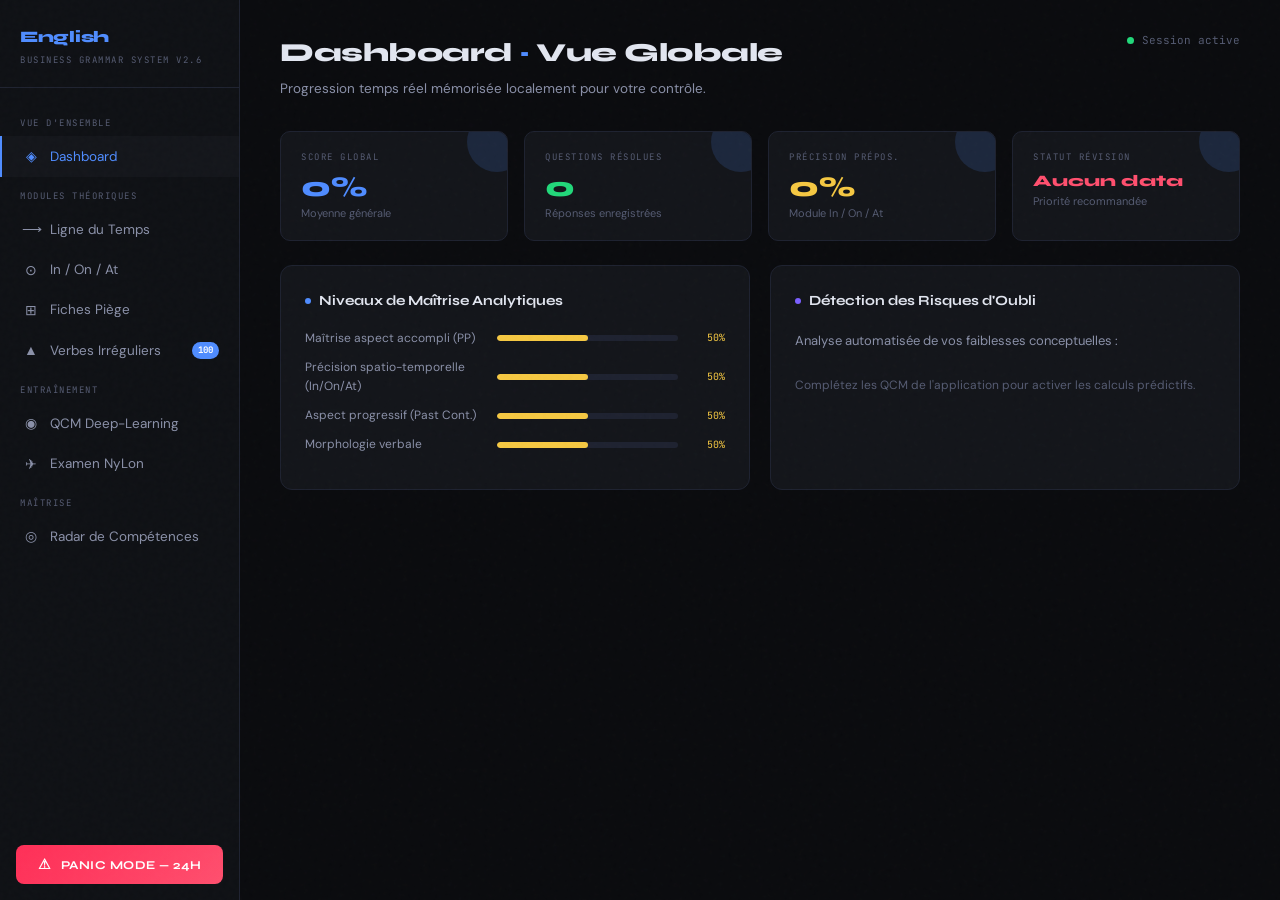
==== english/index.html @ 6a481c18 "Ajout temporaire pour révison d'anglais" ====
<!DOCTYPE html>
<html lang="fr">
<head>
<meta charset="UTF-8">
<meta name="viewport" content="width=device-width, initial-scale=1.0">
<title>English — Business Grammar Mastery</title>
<link href="https://fonts.googleapis.com/css2?family=JetBrains+Mono:wght@300;400;500;600;700&family=Syne:wght@400;600;700;800&family=DM+Sans:ital,wght@0,300;0,400;0,500;1,300&display=swap" rel="stylesheet">
<style>
  :root {
    --bg: #0a0b0e;
    --bg2: #0e1014;
    --bg3: #13151a;
    --bg4: #1a1d24;
    --border: #1e2230;
    --border2: #252a38;
    --text: #e2e6f0;
    --text2: #8a90a8;
    --text3: #555b72;
    --accent: #4f8cff;
    --accent2: #7b5fff;
    --green: #22d87a;
    --red: #ff4f6e;
    --yellow: #f5c842;
    --orange: #ff8c42;
    --teal: #2adab1;
    --glow: rgba(79,140,255,0.15);
  }

  *, *::before, *::after { box-sizing: border-box; margin: 0; padding: 0; }

  html { scroll-behavior: smooth; }

  body {
    background: var(--bg);
    color: var(--text);
    font-family: 'DM Sans', sans-serif;
    font-size: 15px;
    line-height: 1.6;
    min-height: 100vh;
    overflow-x: hidden;
  }

  body::before {
    content: '';
    position: fixed;
    inset: 0;
    background-image: url("data:image/svg+xml,%3Csvg viewBox='0 0 200 200' xmlns='http://www.w3.org/2000/svg'%3E%3Cfilter id='n'%3E%3CfeTurbulence type='fractalNoise' baseFrequency='0.9' numOctaves='4' stitchTiles='stitch'/%3E%3C/filter%3E%3Crect width='100%25' height='100%25' filter='url(%23n)' opacity='0.04'/%3E%3C/svg%3E");
    pointer-events: none;
    z-index: 1000;
    opacity: 0.5;
  }

  ::-webkit-scrollbar { width: 4px; }
  ::-webkit-scrollbar-track { background: var(--bg2); }
  ::-webkit-scrollbar-thumb { background: var(--border2); border-radius: 2px; }

  .app { display: flex; min-height: 100vh; }

  .sidebar {
    width: 240px;
    min-height: 100vh;
    background: var(--bg2);
    border-right: 1px solid var(--border);
    display: flex;
    flex-direction: column;
    position: fixed;
    top: 0; left: 0;
    z-index: 100;
    transition: transform 0.3s;
  }

  .logo { padding: 24px 20px 20px; border-bottom: 1px solid var(--border); }
  .logo-title { font-family: 'Syne', sans-serif; font-weight: 800; font-size: 16px; color: var(--text); letter-spacing: -0.3px; }
  .logo-title span { color: var(--accent); }
  .logo-sub { font-family: 'JetBrains Mono', monospace; font-size: 9px; color: var(--text3); margin-top: 3px; text-transform: uppercase; letter-spacing: 1.5px; }

  .nav { flex: 1; padding: 16px 0; }
  .nav-section { font-family: 'JetBrains Mono', monospace; font-size: 9px; text-transform: uppercase; letter-spacing: 1.5px; color: var(--text3); padding: 12px 20px 6px; }
  .nav-item { display: flex; align-items: center; gap: 10px; padding: 9px 20px; cursor: pointer; transition: all 0.15s; border-left: 2px solid transparent; color: var(--text2); font-size: 13.5px; }
  .nav-item:hover { background: var(--bg3); color: var(--text); }
  .nav-item.active { background: var(--bg3); color: var(--accent); border-left-color: var(--accent); }
  .nav-item .icon { font-size: 14px; width: 18px; text-align: center; }
  .nav-badge { margin-left: auto; background: var(--accent); color: #fff; font-size: 9px; font-family: 'JetBrains Mono', monospace; padding: 1px 6px; border-radius: 10px; font-weight: 700; }

  .panic-btn { margin: 16px; padding: 11px 16px; background: linear-gradient(135deg, #ff1744, #ff4f6e); border: none; border-radius: 8px; color: #fff; font-family: 'Syne', sans-serif; font-weight: 700; font-size: 12px; cursor: pointer; text-transform: uppercase; letter-spacing: 0.5px; transition: all 0.2s; position: relative; overflow: hidden; }
  .panic-btn::before { content: ''; position: absolute; inset: 0; background: linear-gradient(135deg, rgba(255,255,255,0.1), transparent); }
  .panic-btn:hover { transform: translateY(-1px); box-shadow: 0 6px 20px rgba(255,79,110,0.4); }
  .panic-btn .p-icon { font-size: 14px; margin-right: 6px; }

  .main { margin-left: 240px; flex: 1; min-height: 100vh; }
  .page { display: none; padding: 32px 40px; }
  .page.active { display: block; }

  .page-header { margin-bottom: 32px; display: flex; align-items: flex-start; justify-content: space-between; }
  .page-title { font-family: 'Syne', sans-serif; font-weight: 800; font-size: 26px; letter-spacing: -0.5px; color: var(--text); }
  .page-title span { color: var(--accent); }
  .page-desc { color: var(--text2); font-size: 13.5px; margin-top: 4px; }

  .card { background: var(--bg3); border: 1px solid var(--border); border-radius: 12px; padding: 24px; transition: border-color 0.2s; }
  .card:hover { border-color: var(--border2); }
  .card-title { font-family: 'Syne', sans-serif; font-weight: 700; font-size: 14px; color: var(--text); margin-bottom: 16px; display: flex; align-items: center; gap: 8px; }
  .card-title .dot { width: 6px; height: 6px; border-radius: 50%; background: var(--accent); }

  .grid-2 { display: grid; grid-template-columns: 1fr 1fr; gap: 20px; }
  
  .stats-row { display: grid; grid-template-columns: repeat(4, 1fr); gap: 16px; margin-bottom: 24px; }
  .stat-card { background: var(--bg3); border: 1px solid var(--border); border-radius: 10px; padding: 18px 20px; position: relative; overflow: hidden; }
  .stat-card::after { content: ''; position: absolute; top: 0; right: 0; width: 60px; height: 60px; border-radius: 50%; background: var(--glow); transform: translate(20px, -20px); }
  .stat-label { font-family: 'JetBrains Mono', monospace; font-size: 9px; text-transform: uppercase; letter-spacing: 1.5px; color: var(--text3); margin-bottom: 8px; }
  .stat-value { font-family: 'Syne', sans-serif; font-weight: 800; font-size: 28px; color: var(--text); line-height: 1; }
  .stat-value.green { color: var(--green); }
  .stat-value.blue { color: var(--accent); }
  .stat-value.yellow { color: var(--yellow); }
  .stat-value.red { color: var(--red); }
  .stat-sub { font-size: 11px; color: var(--text3); margin-top: 4px; }

  .timeline-axis { height: 3px; background: linear-gradient(90deg, var(--bg4), var(--border2), var(--bg4)); border-radius: 2px; position: relative; margin: 40px 16px; }
  .tl-label-row { display: flex; justify-content: space-between; padding: 0 16px; margin-bottom: 8px; }
  .tl-label { font-family: 'JetBrains Mono', monospace; font-size: 9px; text-transform: uppercase; letter-spacing: 1px; color: var(--text3); }
  .tl-events { display: flex; position: relative; padding: 0 16px; }
  .tl-event { flex: 1; text-align: center; position: relative; cursor: pointer; transition: all 0.2s; }
  .tl-event-dot { width: 12px; height: 12px; border-radius: 50%; border: 2px solid var(--border2); background: var(--bg3); margin: 0 auto 8px; transition: all 0.2s; position: relative; top: -6px; }
  .tl-event:hover .tl-event-dot, .tl-event.selected .tl-event-dot { border-color: var(--accent); background: var(--accent); box-shadow: 0 0 12px var(--accent); }
  .tl-event-label { font-family: 'JetBrains Mono', monospace; font-size: 10px; color: var(--text3); transition: color 0.2s; margin-bottom: 4px; }
  .tl-event.selected .tl-event-label { color: var(--accent); }
  .tl-event-name { font-size: 12px; color: var(--text2); font-weight: 500; }
  .tl-event.selected .tl-event-name { color: var(--text); }

  .tl-detail { margin-top: 24px; background: var(--bg4); border: 1px solid var(--border); border-radius: 10px; padding: 20px; animation: fadeIn 0.3s ease; }
  .tl-detail-tense { font-family: 'Syne', sans-serif; font-weight: 800; font-size: 18px; color: var(--accent); margin-bottom: 4px; }
  .tl-detail-aspect { font-family: 'JetBrains Mono', monospace; font-size: 10px; color: var(--text3); text-transform: uppercase; letter-spacing: 1px; margin-bottom: 14px; }
  .tl-detail-grid { display: grid; grid-template-columns: 1fr 1fr; gap: 16px; }
  .tl-detail-col h4 { font-family: 'JetBrains Mono', monospace; font-size: 9px; text-transform: uppercase; letter-spacing: 1px; color: var(--text3); margin-bottom: 8px; }
  .formula-box { background: var(--bg2); border: 1px solid var(--border); border-radius: 8px; padding: 10px 14px; font-family: 'JetBrains Mono', monospace; font-size: 12px; color: var(--teal); margin-bottom: 8px; }
  .tl-example { font-style: italic; color: var(--text2); font-size: 13px; padding: 8px 12px; border-left: 2px solid var(--accent); background: var(--bg2); border-radius: 0 6px 6px 0; margin-top: 8px; }
  .tl-example em { color: var(--accent); font-style: normal; font-weight: 600; }
  .tl-markers { display: flex; flex-wrap: wrap; gap: 6px; margin-top: 8px; }
  .marker-tag { background: var(--bg2); border: 1px solid var(--border2); border-radius: 20px; padding: 3px 10px; font-family: 'JetBrains Mono', monospace; font-size: 10px; color: var(--yellow); }

  .prep-map { display: grid; grid-template-columns: repeat(3, 1fr); gap: 20px; margin-bottom: 24px; }
  .prep-card { background: var(--bg4); border: 1px solid var(--border); border-radius: 12px; padding: 20px; cursor: pointer; transition: all 0.2s; text-align: center; position: relative; overflow: hidden; }
  .prep-card::before { content: ''; position: absolute; bottom: 0; left: 0; right: 0; height: 3px; }
  .prep-card.at::before { background: var(--accent); }
  .prep-card.on::before { background: var(--green); }
  .prep-card.in::before { background: var(--accent2); }
  .prep-card:hover { transform: translateY(-2px); border-color: var(--border2); }
  .prep-symbol { width: 60px; height: 60px; border-radius: 50%; display: flex; align-items: center; justify-content: center; margin: 0 auto 12px; font-family: 'Syne', sans-serif; font-weight: 800; font-size: 22px; }
  .prep-card.at .prep-symbol { background: rgba(79,140,255,0.1); color: var(--accent); }
  .prep-card.on .prep-symbol { background: rgba(34,216,122,0.1); color: var(--green); }
  .prep-card.in .prep-symbol { background: rgba(123,95,255,0.1); color: var(--accent2); }
  .prep-title { font-family: 'Syne', sans-serif; font-weight: 700; font-size: 13px; color: var(--text); margin-bottom: 4px; }
  .prep-subtitle { font-size: 11px; color: var(--text3); margin-bottom: 12px; }

  .fiche { background: var(--bg3); border: 1px solid var(--border); border-radius: 10px; margin-bottom: 10px; overflow: hidden; transition: border-color 0.2s; }
  .fiche:hover { border-color: var(--border2); }
  .fiche-header { padding: 14px 18px; cursor: pointer; display: flex; align-items: center; justify-content: space-between; user-select: none; }
  .fiche-header-left { display: flex; align-items: center; gap: 10px; }
  .fiche-tag { font-family: 'JetBrains Mono', monospace; font-size: 9px; text-transform: uppercase; letter-spacing: 1px; padding: 2px 8px; border-radius: 4px; background: var(--bg4); color: var(--text3); }
  .fiche-tag.piege { background: rgba(255,79,110,0.1); color: var(--red); }
  .fiche-tag.form { background: rgba(79,140,255,0.1); color: var(--accent); }
  .fiche-tag.nuance { background: rgba(245,200,66,0.1); color: var(--yellow); }
  .fiche-title { font-weight: 500; font-size: 13.5px; color: var(--text); }
  .fiche-arrow { color: var(--text3); transition: transform 0.2s; font-size: 12px; }
  .fiche.open .fiche-arrow { transform: rotate(90deg); }
  .fiche-body { display: none; padding: 0 18px 16px; border-top: 1px solid var(--border); }
  .fiche.open .fiche-body { display: block; }
  .fiche-body p { color: var(--text2); font-size: 13px; margin-top: 12px; line-height: 1.7; }
  .fiche-body .code-ex { font-family: 'JetBrains Mono', monospace; font-size: 12px; background: var(--bg2); border: 1px solid var(--border); border-radius: 6px; padding: 10px 14px; margin: 10px 0; }
  .fiche-body .code-ex .correct { color: var(--green); }
  .fiche-body .code-ex .wrong { color: var(--red); text-decoration: line-through; }

  /* NOVELTY: TABLE STRUCTURE FOR VERBS */
  .verb-search-box { width: 100%; padding: 12px 16px; background: var(--bg2); border: 1px solid var(--border); border-radius: 8px; color: var(--text); font-family: 'DM Sans', sans-serif; font-size: 14px; margin-bottom: 20px; transition: border-color 0.15s; }
  .verb-search-box:focus { border-color: var(--accent); outline: none; }
  .verb-table-wrapper { width: 100%; overflow-x: auto; background: var(--bg3); border: 1px solid var(--border); border-radius: 12px; }
  .verb-table { width: 100%; border-collapse: collapse; text-align: left; font-size: 13.5px; }
  .verb-table th { background: var(--bg2); padding: 12px 16px; font-family: 'JetBrains Mono', monospace; font-size: 10px; text-transform: uppercase; letter-spacing: 1px; color: var(--text3); border-bottom: 1px solid var(--border); }
  .verb-table td { padding: 12px 16px; border-bottom: 1px solid var(--border); color: var(--text2); font-family: 'JetBrains Mono', monospace; }
  .verb-table tr:hover td { background: var(--bg4); color: var(--text); }
  .verb-table .v-base { color: var(--text); font-weight: 600; }
  .verb-table .v-pre { color: var(--orange); }
  .verb-table .v-pp { color: var(--accent); }
  .verb-table .v-trans { font-family: 'DM Sans', sans-serif; color: var(--text2); }

  .qcm-container { max-width: 720px; }
  .qcm-header { display: flex; align-items: center; justify-content: space-between; margin-bottom: 24px; }
  .qcm-mode-selector { display: flex; gap: 8px; }
  .mode-btn { padding: 7px 14px; border-radius: 6px; border: 1px solid var(--border); background: var(--bg3); color: var(--text2); font-size: 12px; font-family: 'JetBrains Mono', monospace; cursor: pointer; transition: all 0.15s; }
  .mode-btn:hover { border-color: var(--border2); color: var(--text); }
  .mode-btn.active { background: var(--accent); border-color: var(--accent); color: #fff; }

  .q-progress-bar { height: 3px; background: var(--border); border-radius: 2px; margin-bottom: 28px; overflow: hidden; }
  .q-progress-fill { height: 100%; background: linear-gradient(90deg, var(--accent), var(--accent2)); border-radius: 2px; transition: width 0.4s ease; }

  .q-card { background: var(--bg3); border: 1px solid var(--border); border-radius: 14px; padding: 28px; margin-bottom: 16px; }
  .q-type-badge { display: inline-block; font-family: 'JetBrains Mono', monospace; font-size: 9px; text-transform: uppercase; letter-spacing: 1.5px; padding: 3px 10px; border-radius: 20px; margin-bottom: 14px; }
  .q-type-badge.t1 { background: rgba(79,140,255,0.1); color: var(--accent); border: 1px solid rgba(79,140,255,0.2); }
  .q-type-badge.t2 { background: rgba(255,79,110,0.1); color: var(--red); border: 1px solid rgba(255,79,110,0.2); }
  .q-type-badge.t3 { background: rgba(245,200,66,0.1); color: var(--yellow); border: 1px solid rgba(245,200,66,0.2); }

  .q-sentence { font-family: 'JetBrains Mono', monospace; font-size: 14px; color: var(--text); background: var(--bg2); border: 1px solid var(--border); border-radius: 8px; padding: 14px 18px; margin-bottom: 18px; line-height: 1.7; }
  .q-sentence .blank { display: inline-block; min-width: 80px; border-bottom: 2px solid var(--accent); color: var(--accent); font-weight: 600; }
  .q-sentence .err { color: var(--red); text-decoration: underline wavy var(--red); }
  .q-question { font-size: 14px; color: var(--text); margin-bottom: 18px; font-weight: 500; }

  .q-options { display: flex; flex-direction: column; gap: 10px; }
  .q-option { padding: 13px 18px; border-radius: 9px; border: 1px solid var(--border); background: var(--bg4); cursor: pointer; transition: all 0.15s; display: flex; align-items: flex-start; gap: 12px; font-size: 13.5px; color: var(--text2); position: relative; overflow: hidden; }
  .q-option:hover { border-color: var(--border2); color: var(--text); background: var(--bg3); }
  .q-option.correct { border-color: var(--green); color: var(--green); background: rgba(34,216,122,0.05); }
  .q-option.wrong { border-color: var(--red); color: var(--red); background: rgba(255,79,110,0.05); }
  .q-option.disabled { pointer-events: none; }
  .opt-letter { width: 22px; height: 22px; border-radius: 50%; border: 1px solid var(--border2); display: flex; align-items: center; justify-content: center; font-family: 'JetBrains Mono', monospace; font-size: 10px; color: var(--text3); flex-shrink: 0; }

  .feedback-panel { display: none; background: var(--bg4); border-radius: 12px; border: 1px solid var(--border); padding: 20px; margin-top: 16px; animation: slideUp 0.3s ease; }
  .feedback-panel.show { display: block; }
  .feedback-panel.correct-fb { border-color: rgba(34,216,122,0.3); }
  .feedback-panel.wrong-fb { border-color: rgba(255,79,110,0.3); }
  .fb-header { display: flex; align-items: center; gap: 8px; margin-bottom: 14px; }
  .fb-status { font-family: 'Syne', sans-serif; font-weight: 700; font-size: 14px; }
  .fb-status.c { color: var(--green); }
  .fb-status.w { color: var(--red); }
  .fb-sections { display: grid; grid-template-columns: 1fr 1fr 1fr; gap: 12px; }
  .fb-section h5 { font-family: 'JetBrains Mono', monospace; font-size: 9px; text-transform: uppercase; letter-spacing: 1px; color: var(--text3); margin-bottom: 6px; }
  .fb-section p { font-size: 12px; color: var(--text2); line-height: 1.6; }
  .fb-section .rule { color: var(--accent); font-weight: 500; }
  .fb-section .clue { color: var(--yellow); }
  .fb-section .counter { color: var(--text3); font-style: italic; }

  .next-btn { display: block; width: 100%; margin-top: 16px; padding: 13px; background: var(--accent); border: none; border-radius: 9px; color: #fff; font-family: 'Syne', sans-serif; font-weight: 700; font-size: 14px; cursor: pointer; transition: all 0.2s; }
  .next-btn:hover { background: #3a7ae8; transform: translateY(-1px); }

  .radar-skills { display: flex; flex-direction: column; gap: 10px; }
  .skill-row { display: flex; align-items: center; gap: 12px; }
  .skill-name { font-size: 12px; color: var(--text2); width: 180px; flex-shrink: 0; }
  .skill-bar-wrap { flex: 1; height: 6px; background: var(--border); border-radius: 3px; overflow: hidden; }
  .skill-bar { height: 100%; border-radius: 3px; transition: width 0.5s ease; }
  .skill-pct { font-family: 'JetBrains Mono', monospace; font-size: 10px; color: var(--text3); width: 35px; text-align: right; }

  .exam-scenario { background: linear-gradient(135deg, var(--bg3), var(--bg4)); border: 1px solid var(--border); border-radius: 14px; padding: 24px; margin-bottom: 24px; position: relative; overflow: hidden; }
  .exam-scenario::before { content: 'NY→LON'; position: absolute; right: 24px; top: 50%; transform: translateY(-50%); font-family: 'Syne', sans-serif; font-weight: 800; font-size: 48px; color: var(--border); letter-spacing: -2px; pointer-events: none; }
  .exam-tag { font-family: 'JetBrains Mono', monospace; font-size: 9px; text-transform: uppercase; letter-spacing: 1.5px; color: var(--teal); margin-bottom: 8px; }
  .exam-title { font-family: 'Syne', sans-serif; font-weight: 700; font-size: 18px; color: var(--text); margin-bottom: 6px; }
  .exam-subtitle { font-size: 13px; color: var(--text2); }
  .exam-timer { display: flex; align-items: center; gap: 12px; margin-top: 16px; }
  .timer-display { font-family: 'JetBrains Mono', monospace; font-size: 22px; font-weight: 700; color: var(--yellow); letter-spacing: 2px; }
  .timer-label { font-size: 11px; color: var(--text3); }
  .score-display { margin-left: auto; text-align: right; }
  .score-val { font-family: 'Syne', sans-serif; font-weight: 800; font-size: 24px; color: var(--green); }
  .score-label { font-size: 11px; color: var(--text3); }

  .panic-overlay { display: none; position: fixed; inset: 0; background: rgba(0,0,0,0.95); z-index: 500; overflow-y: auto; }
  .panic-overlay.show { display: flex; flex-direction: column; }
  .panic-header { background: linear-gradient(135deg, #1a0005, #0a0b0e); border-bottom: 1px solid rgba(255,79,110,0.3); padding: 20px 40px; display: flex; align-items: center; justify-content: space-between; }
  .panic-title { font-family: 'Syne', sans-serif; font-weight: 800; font-size: 20px; color: var(--red); display: flex; align-items: center; gap: 10px; }
  .panic-close { background: var(--bg3); border: 1px solid var(--border); border-radius: 8px; padding: 8px 14px; color: var(--text2); font-size: 12px; cursor: pointer; font-family: 'JetBrains Mono', monospace; }
  .panic-content { padding: 32px 40px; max-width: 900px; margin: 0 auto; width: 100%; }
  .rules-grid { display: grid; grid-template-columns: 1fr 1fr; gap: 14px; margin-bottom: 32px; }
  .rule-card { background: var(--bg3); border: 1px solid var(--border); border-radius: 10px; padding: 16px; border-left: 3px solid var(--red); }
  .rule-num { font-family: 'JetBrains Mono', monospace; font-size: 9px; text-transform: uppercase; letter-spacing: 1px; color: var(--red); margin-bottom: 6px; }
  .rule-text { font-size: 13px; color: var(--text); font-weight: 500; margin-bottom: 4px; }
  .rule-ex { font-family: 'JetBrains Mono', monospace; font-size: 11px; color: var(--text3); }
  .rule-ex .ok { color: var(--green); }
  .rule-ex .no { color: var(--red); }

  .micro-qcm { background: var(--bg3); border: 1px solid var(--border); border-radius: 14px; padding: 24px; }
  .micro-q-text { font-size: 14px; color: var(--text); margin-bottom: 16px; font-weight: 500; }
  .micro-opts { display: flex; flex-direction: column; gap: 8px; }
  .micro-opt { padding: 10px 14px; border-radius: 8px; border: 1px solid var(--border); background: var(--bg4); cursor: pointer; font-size: 13px; color: var(--text2); transition: all 0.15s; font-family: 'JetBrains Mono', monospace; }
  .micro-opt:hover { border-color: var(--border2); color: var(--text); }
  .micro-opt.correct { border-color: var(--green); color: var(--green); background: rgba(34,216,122,0.05); }
  .micro-opt.wrong { border-color: var(--red); color: var(--red); background: rgba(255,79,110,0.05); }
  .micro-opt.disabled { pointer-events: none; }
  .micro-counter { font-family: 'JetBrains Mono', monospace; font-size: 11px; color: var(--text3); margin-bottom: 16px; }
  .micro-next { margin-top: 12px; padding: 10px 20px; background: var(--red); border: none; border-radius: 8px; color: #fff; font-family: 'Syne', sans-serif; font-weight: 700; font-size: 13px; cursor: pointer; display: none; }

  @keyframes fadeIn { from { opacity: 0; } to { opacity: 1; } }
  @keyframes slideUp { from { opacity: 0; transform: translateY(10px); } to { opacity: 1; transform: translateY(0); } }
  @keyframes pulse { 0%,100% { opacity: 1; } 50% { opacity: 0.6; } }

  .live-dot { width: 7px; height: 7px; border-radius: 50%; background: var(--green); animation: pulse 2s infinite; display: inline-block; }

  @media (max-width: 900px) {
    .sidebar { transform: translateX(-240px); }
    .main { margin-left: 0; }
    .stats-row { grid-template-columns: repeat(2, 1fr); }
    .grid-2 { grid-template-columns: 1fr; }
    .prep-map { grid-template-columns: 1fr; }
    .rules-grid { grid-template-columns: 1fr; }
  }
</style>
</head>
<body>

<div class="app">
  <nav class="sidebar">
    <div class="logo">
      <div class="logo-title"><span>English</span></div>
      <div class="logo-sub">Business Grammar System v2.6</div>
    </div>
    <div class="nav">
      <div class="nav-section">Vue d'ensemble</div>
      <div class="nav-item active" onclick="showPage('dashboard')">
        <span class="icon">◈</span> Dashboard
      </div>
      <div class="nav-section">Modules Théoriques</div>
      <div class="nav-item" onclick="showPage('timeline')">
        <span class="icon">⟶</span> Ligne du Temps
      </div>
      <div class="nav-item" onclick="showPage('prepositions')">
        <span class="icon">⊙</span> In / On / At
      </div>
      <div class="nav-item" onclick="showPage('fiches')">
        <span class="icon">⊞</span> Fiches Piège
      </div>
      <div class="nav-item" onclick="showPage('verbs')">
        <span class="icon">▲</span> Verbes Irréguliers <span class="nav-badge">100</span>
      </div>
      <div class="nav-section">Entraînement</div>
      <div class="nav-item" onclick="showPage('qcm')">
        <span class="icon">◉</span> QCM Deep-Learning
      </div>
      <div class="nav-item" onclick="showPage('nylon')">
        <span class="icon">✈</span> Examen NyLon
      </div>
      <div class="nav-section">Maîtrise</div>
      <div class="nav-item" onclick="showPage('radar')">
        <span class="icon">◎</span> Radar de Compétences
      </div>
    </div>
    <button class="panic-btn" onclick="openPanic()">
      <span class="p-icon">⚠</span> PANIC MODE — 24h
    </button>
  </nav>

  <main class="main">
    <div id="page-dashboard" class="page active">
      <div class="page-header">
        <div>
          <div class="page-title">Dashboard <span>·</span> Vue Globale</div>
          <div class="page-desc">Progression temps réel mémorisée localement pour votre contrôle.</div>
        </div>
        <div style="display:flex;align-items:center;gap:8px;font-family:'JetBrains Mono',monospace;font-size:11px;color:var(--text3);">
          <span class="live-dot"></span> Session active
        </div>
      </div>

      <div class="stats-row">
        <div class="stat-card">
          <div class="stat-label">Score Global</div>
          <div class="stat-value blue" id="stat-score-global">0%</div>
          <div class="stat-sub">Moyenne générale</div>
        </div>
        <div class="stat-card">
          <div class="stat-label">Questions résolues</div>
          <div class="stat-value green" id="stat-resolved-count">0</div>
          <div class="stat-sub">Réponses enregistrées</div>
        </div>
        <div class="stat-card">
          <div class="stat-label">Précision Prépos.</div>
          <div class="stat-value yellow" id="stat-prep-score">0%</div>
          <div class="stat-sub">Module In / On / At</div>
        </div>
        <div class="stat-card">
          <div class="stat-label">Statut Révision</div>
          <div class="stat-value red" style="font-size:16px;margin-top:4px;" id="stat-weak-point">Aucun data</div>
          <div class="stat-sub">Priorité recommandée</div>
        </div>
      </div>

      <div class="grid-2" style="margin-bottom:20px;">
        <div class="card">
          <div class="card-title"><span class="dot"></span> Niveaux de Maîtrise Analytiques</div>
          <div id="dashboard-skills-bars"></div>
        </div>
        <div class="card">
          <div class="card-title"><span class="dot" style="background:var(--accent2)"></span> Détection des Risques d'Oubli</div>
          <div style="font-size:13px;color:var(--text2);line-height:1.8;">
            Analyse automatisée de vos faiblesses conceptuelles :<br><br>
            <div style="display:flex;flex-direction:column;gap:8px;" id="dashboard-risk-zone"></div>
          </div>
        </div>
      </div>
    </div>

    <div id="page-timeline" class="page">
      <div class="page-header">
        <div>
          <div class="page-title">Ligne du Temps <span>Sémantique</span></div>
          <div class="page-desc">Cliquez sur un temps pour explorer son aspect et ses justifications fonctionnelles.</div>
        </div>
      </div>
      <div class="card" style="margin-bottom:20px;">
        <div class="tl-label-row">
          <span class="tl-label">Passé lointain</span>
          <span class="tl-label">Passé récent</span>
          <span class="tl-label" style="color:var(--accent);">Présent</span>
          <span class="tl-label">Avenir</span>
        </div>
        <div class="timeline-axis"></div>
        <div class="tl-events">
          <div class="tl-event" onclick="selectTense('preterit')">
            <div class="tl-event-dot"></div>
            <div class="tl-event-label">ASPECT RÉVOLU</div>
            <div class="tl-event-name">Simple Past</div>
          </div>
          <div class="tl-event" onclick="selectTense('pastcont')">
            <div class="tl-event-dot"></div>
            <div class="tl-event-label">ASPECT EN COURS</div>
            <div class="tl-event-name">Past Continuous</div>
          </div>
          <div class="tl-event selected" onclick="selectTense('pp')">
            <div class="tl-event-dot"></div>
            <div class="tl-event-label" style="color:var(--accent)">BILAN PRÉSENT</div>
            <div class="tl-event-name" style="color:var(--text)">Present Perfect</div>
          </div>
          <div class="tl-event" onclick="selectTense('ppcont')">
            <div class="tl-event-dot"></div>
            <div class="tl-event-label">DURÉE JUSQU'ICI</div>
            <div class="tl-event-name">Present Perf. Cont.</div>
          </div>
        </div>
        <div id="tl-detail" class="tl-detail"></div>
      </div>
    </div>

    <div id="page-prepositions" class="page">
      <div class="page-header">
        <div>
          <div class="page-title">Cartographie <span>In / On / At</span></div>
          <div class="page-desc">Approche géométrique et temporelle — contexte Business Travel.</div>
        </div>
      </div>
      <div class="prep-map">
        <div class="prep-card at" id="prep-at" onclick="selectPrep('at')">
          <div class="prep-symbol">AT</div>
          <div class="prep-title">Point précis</div>
          <div class="prep-subtitle">Heure exacte · Lieu précis</div>
        </div>
        <div class="prep-card on" id="prep-on" onclick="selectPrep('on')">
          <div class="prep-symbol">ON</div>
          <div class="prep-title">Surface · Jour</div>
          <div class="prep-subtitle">Jour précis · Transport</div>
        </div>
        <div class="prep-card in" id="prep-in" onclick="selectPrep('in')">
          <div class="prep-symbol">IN</div>
          <div class="prep-title">Espace clos · Période</div>
          <div class="prep-subtitle">Ville · Pays · Période longue</div>
        </div>
      </div>
      <div id="prep-detail" style="display:none; margin-bottom:20px;" class="card">
        <div id="prep-detail-content"></div>
      </div>
      <div class="card">
        <div class="card-title"><span class="dot" style="background:var(--orange)"></span> Exercice de Vérification Théorique</div>
        <div id="prep-quiz" style="display:flex;flex-direction:column;gap:12px;"></div>
      </div>
    </div>

    <div id="page-fiches" class="page">
      <div class="page-header">
        <div>
          <div class="page-title">Fiches <span>Forme & Structure</span></div>
          <div class="page-desc">Concepts structurels indispensables pour déjouer les pièges.</div>
        </div>
      </div>
      <div id="fiches-container"></div>
    </div>

    <div id="page-verbs" class="page">
      <div class="page-header">
        <div>
          <div class="page-title">Les 100 Verbes <span>Irréguliers Communs</span></div>
          <div class="page-desc">Indexation rapide avec focus sémantique Business & NyLon Travel.</div>
        </div>
      </div>
      <input type="text" id="verb-search" class="verb-search-box" placeholder="Rechercher instantanément un verbe (base, prétérit ou traduction)..." oninput="filterVerbsTable()">
      <div class="verb-table-wrapper">
        <table class="verb-table">
          <thead>
            <tr>
              <th>Infinitive (V1)</th>
              <th>Simple Past (V2)</th>
              <th>Past Participle (V3)</th>
              <th>Traduction (Business context)</th>
            </tr>
          </thead>
          <tbody id="verbs-table-body">
            </tbody>
        </table>
      </div>
    </div>

    <div id="page-qcm" class="page">
      <div class="page-header">
        <div>
          <div class="page-title">QCM <span>Deep-Learning</span></div>
          <div class="page-desc">Pas de hasard : validez la règle conceptuelle requise par la syntaxe.</div>
        </div>
      </div>
      <div class="qcm-container">
        <div class="qcm-header">
          <div class="qcm-mode-selector">
            <button class="mode-btn active" onclick="setQcmMode('all',this)">Tout</button>
            <button class="mode-btn" onclick="setQcmMode('t1',this)">Justification</button>
            <button class="mode-btn" onclick="setQcmMode('t2',this)">Analyse Erreur</button>
            <button class="mode-btn" onclick="setQcmMode('t3',this)">Nuance Sémantique</button>
          </div>
        </div>
        <div class="q-progress-bar">
          <div class="q-progress-fill" id="qcm-progress" style="width:0%"></div>
        </div>
        <div id="qcm-question-area"></div>
      </div>
    </div>

    <div id="page-nylon" class="page">
      <div class="page-header">
        <div>
          <div class="page-title">Examen Blanc <span>NyLon</span></div>
          <div class="page-desc">Scénario complet : vol Transatlantique et communications professionnelles.</div>
        </div>
      </div>
      <div class="exam-scenario">
        <div class="exam-tag">// ÉVALUATION CRITIQUE</div>
        <div class="exam-title">Business Trip Scenario : JFK ⟷ LHR</div>
        <div class="exam-subtitle">Analyse syntaxique et structurelle des interactions de Marcus Chen.</div>
        <div class="exam-timer">
          <div>
            <div class="timer-display" id="nylon-timer">15:00</div>
            <div class="timer-label">compte à rebours</div>
          </div>
          <div style="margin-left:24px;">
            <button id="nylon-start-btn" onclick="startNylon()" style="padding:9px 20px;border-radius:8px;border:none;background:var(--teal);color:var(--bg);font-family:'Syne',sans-serif;font-weight:700;font-size:13px;cursor:pointer;">▶ Démarrer l'examen</button>
            <button id="nylon-stop-btn" onclick="stopNylon()" style="display:none;padding:9px 20px;border-radius:8px;border:1px solid var(--border);background:var(--bg4);color:var(--text2);font-family:'Syne',sans-serif;font-weight:700;font-size:13px;cursor:pointer;">■ Interrompre</button>
          </div>
          <div class="score-display">
            <div class="score-val" id="nylon-score">0/0</div>
            <div class="score-label">validation</div>
          </div>
        </div>
      </div>
      <div id="nylon-qcm-area" class="qcm-container">
        <div id="nylon-question-area"></div>
      </div>
    </div>

    <div id="page-radar" class="page">
      <div class="page-header">
        <div>
          <div class="page-title">Radar de <span>Compétences</span></div>
          <div class="page-desc">Modélisation géométrique générée à partir du cache local (`localStorage`).</div>
        </div>
      </div>
      <div class="grid-2">
        <div class="card">
          <div class="card-title"><span class="dot"></span> Structure Métacognitive</div>
          <canvas id="radar-canvas" width="340" height="320" style="display:block;margin:0 auto;"></canvas>
        </div>
        <div class="card">
          <div class="card-title"><span class="dot" style="background:var(--green)"></span> Vecteurs de Performance</div>
          <div class="radar-skills" id="radar-skills-list"></div>
        </div>
      </div>
    </div>
  </main>
</div>

<div class="panic-overlay" id="panic-overlay">
  <div class="panic-header">
    <div class="panic-title">⚠ PANIC MODE — Diagnostic Intensif Direct</div>
    <button class="panic-close" onclick="closePanic()">✕ Fermer</button>
  </div>
  <div class="panic-content">
    <div style="font-family:'Syne',sans-serif;font-weight:700;font-size:16px;color:var(--text);margin-bottom:4px;">Synthèse Théorique Cruciale</div>
    <div style="font-size:13px;color:var(--text2);margin-bottom:20px;">Structures discriminantes majeures des QCM académiques.</div>
    <div class="rules-grid" id="rules-grid"></div>
    <div style="font-family:'Syne',sans-serif;font-weight:700;font-size:16px;color:var(--text);margin-bottom:16px;">🔥 Flux Ultra-QCM Express</div>
    <div class="micro-qcm">
      <div class="micro-counter" id="micro-counter">Question 1</div>
      <div class="micro-q-text" id="micro-q-text">Initialisation...</div>
      <div class="micro-opts" id="micro-opts"></div>
      <button class="micro-next" id="micro-next" onclick="nextMicroQ()">Question Suivante →</button>
    </div>
  </div>
</div>

<script>
// ===================== DATA DICTIONARY: 100 VERBES IRRÉGULIERS =====================
const VERBS_100_DATA = [
  { v1: 'arise', v2: 'arose', v3: 'arisen', t: 'survenir / émerger (problème)' },
  { v1: 'awake', v2: 'awoke', v3: 'awoken', t: 'se réveiller (décalage horaire)' },
  { v1: 'be', v2: 'was / were', v3: 'been', t: 'être' },
  { v1: 'bear', v2: 'bore', v3: 'borne', t: 'supporter (les coûts / charges)' },
  { v1: 'beat', v2: 'beat', v3: 'beaten', t: 'battre (la concurrence)' },
  { v1: 'become', v2: 'became', v3: 'become', t: 'devenir' },
  { v1: 'begin', v2: 'began', v3: 'began', t: 'commencer' },
  { v1: 'bend', v2: 'bent', v3: 'bent', t: 'fléchir / plier' },
  { v1: 'bet', v2: 'bet', v3: 'bet', t: 'parier (sur une stratégie)' },
  { v1: 'bind', v2: 'bound', v3: 'bound', t: 'lier / engager (par contrat)' },
  { v1: 'bite', v2: 'bit', v3: 'bitten', t: 'mordre' },
  { v1: 'bleed', v2: 'bled', v3: 'bled', t: 'saigner / perdre de l\'argent' },
  { v1: 'blow', v2: 'blew', v3: 'blown', t: 'souffler / exploser (budget)' },
  { v1: 'break', v2: 'broke', v3: 'broken', t: 'casser / rompre (négociation)' },
  { v1: 'bring', v2: 'brought', v3: 'brought', t: 'apporter (de la valeur)' },
  { v1: 'build', v2: 'built', v3: 'built', t: 'construire (un partenariat)' },
  { v1: 'burn', v2: 'burnt', v3: 'burnt', t: 'brûler (du cash)' },
  { v1: 'burst', v2: 'burst', v3: 'burst', t: 'éclater (bulle financière)' },
  { v1: 'buy', v2: 'bought', v3: 'bought', t: 'acheter / racheter (parts)' },
  { v1: 'cast', v2: 'cast', v3: 'cast', t: 'projeter (des prévisions)' },
  { v1: 'catch', v2: 'caught', v3: 'caught', t: 'attraper / rater (un vol)' },
  { v1: 'choose', v2: 'chose', v3: 'chosen', t: 'choisir' },
  { v1: 'cling', v2: 'clung', v3: 'clung', t: 's\'accrocher (à un projet)' },
  { v1: 'come', v2: 'came', v3: 'come', t: 'venir' },
  { v1: 'cost', v2: 'cost', v3: 'cost', t: 'coûter' },
  { v1: 'creep', v2: 'crept', v3: 'crept', t: 'se glisser / ramper' },
  { v1: 'cut', v2: 'cut', v3: 'cut', t: 'couper / réduire (coûts)' },
  { v1: 'deal', v2: 'dealt', v3: 'dealt', t: 'négocier / traiter (deal)' },
  { v1: 'dig', v2: 'dug', v3: 'dug', t: 'creuser / approfondir' },
  { v1: 'do', v2: 'did', v3: 'done', t: 'faire' },
  { v1: 'draw', v2: 'drew', v3: 'drawn', t: 'dessiner / concevoir (plan)' },
  { v1: 'dream', v2: 'dreamt', v3: 'dreamt', t: 'rêver' },
  { v1: 'drink', v2: 'drank', v3: 'drunk', t: 'boire' },
  { v1: 'drive', v2: 'drove', v3: 'driven', t: 'conduire / piloter (croissance)' },
  { v1: 'eat', v2: 'ate', v3: 'eaten', t: 'manger' },
  { v1: 'fall', v2: 'fell', v3: 'fallen', t: 'chuter (les actions / cours)' },
  { v1: 'feed', v2: 'fed', v3: 'fed', t: 'alimenter / nourrir' },
  { v1: 'feel', v2: 'felt', v3: 'felt', t: 'se sentir / ressentir' },
  { v1: 'fight', v2: 'fought', v3: 'fought', t: 'lutter contre (un rachat)' },
  { v1: 'find', v2: 'found', v3: 'found', t: 'trouver (une solution)' },
  { v1: 'flee', v2: 'fled', v3: 'fled', t: 'fuir (les investisseurs)' },
  { v1: 'fly', v2: 'flew', v3: 'flown', t: 'voler / voyager en avion' },
  { v1: 'forbid', v2: 'forbade', v3: 'forbidden', t: 'interdire' },
  { v1: 'forecast', v2: 'forecast', v3: 'forecast', t: 'prévoir / budgétiser' },
  { v1: 'foresee', v2: 'foresaw', v3: 'foreseen', t: 'anticiper (les risques)' },
  { v1: 'forget', v2: 'forgot', v3: 'forgotten', t: 'oublier' },
  { v1: 'forgive', v2: 'forgave', v3: 'forgiven', t: 'pardonner' },
  { v1: 'freeze', v2: 'froze', v3: 'frozen', t: 'geler (les recrutements / avoirs)' },
  { v1: 'get', v2: 'got', v3: 'got / gotten', t: 'obtenir / recevoir' },
  { v1: 'give', v2: 'gave', v3: 'given', t: 'donner / accorder (rabais)' },
  { v1: 'go', v2: 'went', v3: 'gone', t: 'aller' },
  { v1: 'grow', v2: 'grew', v3: 'grown', t: 'croître / développer' },
  { v1: 'hang', v2: 'hung', v3: 'hung', t: 'suspendre (des discussions)' },
  { v1: 'have', v2: 'had', v3: 'had', t: 'avoir' },
  { v1: 'hear', v2: 'heard', v3: 'heard', t: 'entendre / apprendre une info' },
  { v1: 'hide', v2: 'hid', v3: 'hidden', t: 'cacher / dissimuler' },
  { v1: 'hit', v2: 'hit', v3: 'hit', t: 'frapper / impacter (marché)' },
  { v1: 'hold', v2: 'held', v3: 'held', t: 'tenir / organiser (réunion)' },
  { v1: 'hurt', v2: 'hurt', v3: 'hurt', t: 'blesser / nuire à (la marque)' },
  { v1: 'keep', v2: 'kept', v3: 'kept', t: 'garder / maintenir (objectifs)' },
  { v1: 'know', v2: 'knew', v3: 'known', t: 'savoir / connaître' },
  { v1: 'lay', v2: 'laid', v3: 'laid', t: 'poser / présenter (les bases)' },
  { v1: 'lead', v2: 'led', v3: 'led', t: 'mener / diriger (équipe)' },
  { v1: 'lean', v2: 'leant', v3: 'leant', t: 'pencher / s\'appuyer sur' },
  { v1: 'leap', v2: 'leapt', v3: 'leapt', t: 'sauter / bondir' },
  { v1: 'learn', v2: 'learnt', v3: 'learnt', t: 'apprendre' },
  { v1: 'leave', v2: 'left', v3: 'left', t: 'quitter / partir (en voyage)' },
  { v1: 'lend', v2: 'lent', v3: 'lent', t: 'prêter (fonds / capitaux)' },
  { v1: 'let', v2: 'let', v3: 'let', t: 'laisser / autoriser' },
  { v1: 'lie', v2: 'lay', v3: 'lain', t: 'être couché / situé' },
  { v1: 'light', v2: 'lit', v3: 'lit', t: 'allumer / éclairer' },
  { v1: 'lose', v2: 'lost', v3: 'lost', t: 'perdre (un client / contrat)' },
  { v1: 'make', v2: 'made', v3: 'made', t: 'fabriquer / générer (profit)' },
  { v1: 'mean', v2: 'meant', v3: 'meant', t: 'signifier / vouloir dire' },
  { v1: 'meet', v2: 'met', v3: 'met', t: 'rencontrer / satisfaire (besoins)' },
  { v1: 'misunderstand', v2: 'misunderstood', v3: 'misunderstood', t: 'mal comprendre' },
  { v1: 'overcome', v2: 'overcame', v3: 'overcome', t: 'surmonter (la crise)' },
  { v1: 'pay', v2: 'paid', v3: 'paid', t: 'payer / régler (facture)' },
  { v1: 'put', v2: 'put', v3: 'put', t: 'mettre / placer' },
  { v1: 'quit', v2: 'quit', v3: 'quit', t: 'démissionner / quitter un poste' },
  { v1: 'read', v2: 'read', v3: 'read', t: 'lire (le rapport financier)' },
  { v1: 'ride', v2: 'rode', v3: 'ridden', t: 'monter / traverser' },
  { v1: 'ring', v2: 'rang', v3: 'rung', t: 'sonner / téléphoner' },
  { v1: 'rise', v2: 'rose', v3: 'risen', t: 'augmenter (chiffre d\'affaires)' },
  { v1: 'run', v2: 'ran', v3: 'run', t: 'courir / gérer (une filiale)' },
  { v1: 'say', v2: 'said', v3: 'said', t: 'dire' },
  { v1: 'see', v2: 'saw', v3: 'seen', t: 'voir' },
  { v1: 'seek', v2: 'sought', v3: 'sought', t: 'chercher / solliciter (invest.)' },
  { v1: 'sell', v2: 'sold', v3: 'sold', t: 'vendre' },
  { v1: 'send', v2: 'sent', v3: 'sent', t: 'envoyer (un courriel pro)' },
  { v1: 'set', v2: 'set', v3: 'set', t: 'fixer / paramétrer (tarifs)' },
  { v1: 'shake', v2: 'shook', v3: 'shaken', t: 'secouer / ébranler (marché)' },
  { v1: 'shine', v2: 'shone', v3: 'shone', t: 'briller' },
  { v1: 'shoot', v2: 'shot', v3: 'shot', t: 'tirer / cibler' },
  { v1: 'show', v2: 'showed', v3: 'shown', t: 'montrer / prouver' },
  { v1: 'shut', v2: 'shut', v3: 'shut', t: 'fermer (les bureaux / usines)' },
  { v1: 'sing', v2: 'sang', v3: 'sung', t: 'chanter' },
  { v1: 'sink', v2: 'sank', v3: 'sunk', t: 'couler / s\'effondrer' },
  { v1: 'sit', v2: 'sat', v3: 'sat', t: 'être assis' },
  { v1: 'sleep', v2: 'slept', v3: 'slept', t: 'dormir' },
  { v1: 'slide', v2: 'slid', v3: 'slid', t: 'glisser / baisser continuellement' },
  { v1: 'speak', v2: 'spoke', v3: 'spoken', t: 'parler / s\'exprimer (conf.)' },
  { v1: 'spend', v2: 'spent', v3: 'spent', t: 'dépenser (budget) / passer (temps)' },
  { v1: 'spin', v2: 'spun', v3: 'spun', t: 'tourner / faire du profit' },
  { v1: 'split', v2: 'split', v3: 'split', t: 'diviser / scinder (actions / parts)' },
  { v1: 'spread', v2: 'spread', v3: 'spread', t: 'propager / étendre (marché)' },
  { v1: 'spring', v2: 'sprang', v3: 'sprung', t: 'bondir / surgir' },
  { v1: 'stand', v2: 'stood', v3: 'stood', t: 'se tenir debout / tolérer' },
  { v1: 'steal', v2: 'stole', v3: 'stolen', t: 'voler / dérober' },
  { v1: 'stick', v2: 'stuck', v3: 'stuck', t: 'coller / respecter (un budget)' },
  { v1: 'strike', v2: 'struck', v3: 'struck / stricken', t: 'frapper / faire grève' },
  { v1: 'swear', v2: 'swore', v3: 'sworn', t: 'jurer / prêter serment' },
  { v1: 'sweep', v2: 'swept', v3: 'swept', t: 'balayer' },
  { v1: 'swim', v2: 'swam', v3: 'swung', t: 'nager' },
  { v1: 'swing', v2: 'swung', v3: 'swung', t: 'osciller (taux de change)' },
  { v1: 'take', v2: 'took', v3: 'taken', t: 'prendre (des risques / décisions)' },
  { v1: 'teach', v2: 'taught', v3: 'taught', t: 'enseigner / former' },
  { v1: 'tear', v2: 'tore', v3: 'torn', t: 'déchirer' },
  { v1: 'tell', v2: 'told', v3: 'told', t: 'dire / informer' },
  { v1: 'think', v2: 'thought', v3: 'thought', t: 'penser' },
  { v1: 'throw', v2: 'threw', v3: 'thrown', t: 'jeter / rejeter' },
  { v1: 'undergo', v2: 'underwent', v3: 'undergone', t: 'subir / passer (audit)' },
  { v1: 'understand', v2: 'understood', v3: 'understood', t: 'comprendre' },
  { v1: 'undertake', v2: 'undertook', v3: 'undertaken', t: 'entreprendre (projet)' },
  { v1: 'upset', v2: 'upset', v3: 'upset', t: 'contrarier / déstabiliser' },
  { v1: 'wake', v2: 'woke', v3: 'woken', t: 'se réveiller' },
  { v1: 'wear', v2: 'wore', v3: 'woken', t: 'porter / s\'user' },
  { v1: 'weep', v2: 'wept', v3: 'wept', t: 'pleurer' },
  { v1: 'win', v2: 'won', v3: 'won', t: 'gagner (parts de marché / prix)' },
  { v1: 'withdraw', v2: 'withdrew', v3: 'withdrawn', t: 'retirer (fonds / offre)' },
  { v1: 'write', v2: 'wrote', v3: 'wrote', t: 'écrire (un rapport / e-mail)' }
];

// ===================== CORE SYSTEM GRAMMAR DATA =====================

const TENSE_DATA = {
  preterit: {
    name: 'Simple Past (Preterit)',
    aspect: 'Aspect révolu — Rupture totale avec le présent',
    color: '#ff4f6e',
    formula: 'S + V-ed / V2 (irrégulier)',
    aspect_detail: 'Indique qu\'une action est localisée dans une période de temps entièrement close. Exige un ancrage temporel explicite ou implicite.',
    example: 'The board <em>voted</em> the merger budget <em>last Tuesday</em>.',
    markers: ['yesterday', 'ago', 'last month', 'in 2022', 'when', 'at the time'],
    trap: 'Interdiction d\'utiliser le prétérit avec un adverbe qui fait le bilan du temps présent (ex: yet, already).'
  },
  pastcont: {
    name: 'Past Continuous',
    aspect: 'Aspect processif — Action en cours d\'accomplissement dans le passé',
    color: '#ff8c42',
    formula: 'S + was/were + V-ing',
    aspect_detail: 'Sert de repère temporel ou de cadre narratif (toile de fond). Indique qu\'une action longue était engagée mais non achevée à un instant précis.',
    example: 'Marcus <em>was presenting</em> the London results <em>when</em> the network dropped.',
    markers: ['while', 'as', 'all morning', 'at that precise moment'],
    trap: 'Ne confondez pas l\'action en cours (Past Continuous) avec l\'action de rupture qui survient au milieu (Simple Past).'
  },
  pp: {
    name: 'Present Perfect Simple',
    aspect: 'Bilan présent — Lien logique trans-temporel',
    color: '#4f8cff',
    formula: 'S + have/has + V-ed (ou V3)',
    aspect_detail: 'L\'action s\'est déroulée à un moment indéterminé du passé, mais ce qui compte c\'est sa trace, son résultat ou sa pertinence au moment de l\'énonciation.',
    example: 'They <em>have already signed</em> the LHR airport logistics contract.',
    markers: ['already', 'yet', 'just', 'ever', 'never', 'so far', 'recently'],
    trap: 'Dès qu\'il y a une date précise ou un repère de passé révolu (ex: ago), le Present Perfect devient structurellement impossible.'
  },
  ppcont: {
    name: 'Present Perfect Continuous',
    aspect: 'Aspect aspectuel continu — Durée de l\'activité jusqu\'au présent',
    color: '#2adab1',
    formula: 'S + have/has + been + V-ing',
    aspect_detail: 'Met l\'accent sur le déroulement continu, l\'effort, ou la répétition d\'une activité initiée dans le passé et qui s\'étend jusqu\'à maintenant.',
    example: 'We <em>have been negotiating</em> with British Airways <em>since</em> 8 AM.',
    markers: ['since', 'for', 'how long', 'all week'],
    trap: 'Si l\'action est entièrement close ou si on dénombre un résultat comptable (ex: 3 mails), utilisez le Present Perfect Simple.'
  }
};

const PREP_DETAILS = {
  at: {
    title: 'AT — Localisation Ponctuelle',
    color: '#4f8cff',
    rule: 'AT cible une coordonnée précise ou un moment atomique sur une échelle.',
    geo: ['at Gate 14', 'at the business lounge', 'at corporate headquarters'],
    time: ['at 07:45 AM', 'at noon', 'at the end of the fiscal year'],
    trap: 'On utilise AT pour un point d\'étape ("at London LHR") mais IN pour la zone géographique de la ville ("in London").'
  },
  on: {
    title: 'ON — Support Topographique & Unité de Jour',
    color: '#22d87a',
    rule: 'ON s\'apply aux surfaces de contact physiques, aux axes directionnels, ainsi qu\'aux jours précis.',
    geo: ['on the train', 'on the A380 flight', 'on the second floor'],
    time: ['on Monday morning', 'on October 24th', 'on arrival day'],
    trap: 'Bien que l\'on dise "in the evening", dès lors que le jour est spécifié, la règle ON s\'impose ("on Tuesday evening").'
  },
  in: {
    title: 'IN — Inclusion Tridimensionnelle & Conteneur Temporel',
    color: '#7b5fff',
    rule: 'IN postule l\'immersion dans un espace clos ou un volume géographique déterminé, ou l\'inclusion dans des tranches de temps macro (mois, années).',
    geo: ['in Manhattan', 'in the conference hall', 'in a taxi'],
    time: ['in December', 'in 2026', 'in the quarter'],
    trap: 'Ne jamais utiliser IN devant une heure précise de rendez-vous d\'affaires.'
  }
};

const PREP_QUIZ_DATA = [
  { sentence: 'The financial audit begins ___ 9:00 AM sharp.', correct: 'at', opts: ['at','on','in'], rule: 'AT s\'impose devant l\'expression d\'une heure atomique.' },
  { sentence: 'The corporate delegates are negotiating ___ the main boardroom.', correct: 'in', opts: ['at','on','in'], rule: 'IN traduit l\'inclusion spatiale au sein d\'un local fermé.' },
  { sentence: 'The strategic report will be published ___ Thursday.', correct: 'on', opts: ['at','on','in'], rule: 'ON qualifie invariablement les jours de la semaine.' },
  { sentence: 'The VP reviewed the briefing files ___ the flight to London.', correct: 'on', opts: ['at','on','in'], rule: 'ON s\'applique aux moyens de transport en commun où l\'on peut se déplacer debout.' },
  { sentence: 'The investment fund was established ___ 2024.', correct: 'in', opts: ['at','on','in'], rule: 'IN est requis pour situer un événement au sein d\'une année civile.' },
  { sentence: 'Our tech consultants are currently stationed ___ Heathrow Airport.', correct: 'at', opts: ['at','on','in'], rule: 'AT appréhende l\'aéroport comme un point cible de transition logistique.' }
];

const FICHES_DATA = [
  {
    tag: 'piege', label: 'Rupture vs Bilan',
    title: 'L\'incompatibilité absolue : Present Perfect + Marqueur Révolu',
    content: `C\'est la faute la plus lourdement sanctionnée en QCM. Le Present Perfect est un temps du présent. Si un repère temporel verrouille le passé (yesterday, ago, last week), le Simple Past est obligatoire.`,
    examples: [
      { label: '✓ Correct', cls: 'correct', text: 'The executive committee finalized the contract last Friday.' },
      { label: '✗ Incorrect', cls: 'wrong', text: 'The executive committee has finalized the contract last Friday.' }
    ]
  },
  {
    tag: 'form', label: 'Syntaxe Adverbiale',
    title: 'Topographie des adverbes de fréquence et d\'aspect',
    content: `Les marqueurs tels que always, never, just, already s'insèrent immédiatement après l'auxiliaire et avant le verbe lexical.`,
    examples: [
      { label: '✓ Correct', cls: 'correct', text: 'They have just upgraded my business class ticket.' },
      { label: '✗ Incorrect', cls: 'wrong', text: 'They just have upgraded my business class ticket.' }
    ]
  }
];

const QCM_QUESTIONS = [
  {
    type: 't1', typeName: 'Type 1 — Justification',
    sentence: '"We have been corporate partners since the NyLon trade agreement was ratified."',
    sentenceFmt: 'We <span class="blank">have been</span> corporate partners since the NyLon trade agreement was ratified.',
    question: 'Quelle est la justification théorique fondamentale de l\'usage du Present Perfect Simple ici ?',
    options: [
      { text: 'A. L\'action s\'est répétée un nombre défini de fois dans un passé lointain.', cls: 'wrong' },
      { text: 'B. L\'état a commencé dans le passé et se poursuit au moment présent (continuité introduite par since).', cls: 'correct' },
      { text: 'C. Le verbe exprime une vérité générale intemporelle.', cls: 'wrong' }
    ],
    correct: 1,
    skillKey: 'aspect_accompli',
    feedback: { rule: 'Pour un verbe d\'état, le lien entre le passé et le présent s\'exprime via le Present Perfect Simple, activé par "since".', clue: '"Since" signale le point de départ d\'une situation qui s\'étend jusqu\'à maintenant.', counter: 'Si la relation était terminée : "We were partners in 2024."' }
  },
  {
    type: 't2', typeName: 'Type 2 — Analyse d\'erreur',
    sentence: '"The marketing director was finishing the slide deck two days ago."',
    sentenceFmt: 'The marketing director <span class="blank err">was finishing</span> the slide deck two days ago.',
    question: 'Pourquoi l\'aspect progressif du passé (Past Continuous) est-il incorrect dans cet énoncé isolé ?',
    options: [
      { text: 'A. "Two days ago" exige impérativement le Present Perfect.', cls: 'wrong' },
      { text: 'B. "Ago" marque une rupture temporelle nette et rapporte un fait ponctuel clos, ce qui nécessite le prétérit simple.', cls: 'correct' }
    ],
    correct: 1,
    skillKey: 'aspect_progressif',
    feedback: { rule: 'Un fait passé localisé par "ago" exprime un événement historique daté. L\'aspect simple du prétérit est requis.', clue: '"Ago" ancre le verbe dans le passé révolu de manière définitive.', counter: 'Correct : "The director finished the deck two days ago."' }
  }
];

const NYLON_QUESTIONS = [
  {
    context: '📧 Rédaction d\'un mémo interne à bord du vol JFK → LHR :',
    sentence: '"Our transnational consultancy [   ] five audit campaigns in London since January."',
    question: 'Quel choix verbal traduit rigoureusement le bilan chiffré à ce jour ?',
    options: ['A. conducted', 'B. has conducted', 'C. has been conducting'],
    correct: 1,
    skillKey: 'aspect_accompli',
    feedback: { rule: 'Bilan dénombré (5 campagnes) corrélé au présent par "since" : Present Perfect Simple requis.', clue: 'On compte les résultats ➔ incompatibilité avec la forme continue.', counter: 'Continuous : "We have been conducting audits since January."' }
  }
];

const RULES_GOLD = [
  { num: '01', text: 'Present Perfect + Marqueur de date passée (yesterday, ago) = EXCLUSION STRUCTURELLE.', ex_ok: 'He signed the contract yesterday.', ex_no: 'He has signed the contract yesterday.' },
  { num: '02', text: '"Since" = point de repère initial. "For" = segment de durée quantitative.', ex_ok: 'Since 2024 / For two years.', ex_no: 'Since two years.' }
];

const MICRO_QCM = [
  { q: 'Sélectionnez la syntaxe exacte : "The flight ___ landed at JFK."', opts: ['has just', 'just has', 'is just'], correct: 0, key: 'morphologie_verbale' },
  { q: 'Complétez : "We are currently ___ the international terminal."', opts: ['in', 'on', 'at'], correct: 2, key: 'precision_spatiotemporelle' }
];

// ===================== LOCAL STORAGE & STATE REPLICATOR =====================

const COMPETENCE_KEYS = {
  aspect_accompli: "Maîtrise aspect accompli (PP)",
  precision_spatiotemporelle: "Précision spatio-temporelle (In/On/At)",
  aspect_progressif: "Aspect progressif (Past Cont.)",
  morphologie_verbale: "Morphologie verbale"
};

let userStats = {
  resolved: 0, correct: 0,
  skills: { aspect_accompli: { correct: 0, total: 0 }, precision_spatiotemporelle: { correct: 0, total: 0 }, aspect_progressif: { correct: 0, total: 0 }, morphologie_verbale: { correct: 0, total: 0 } },
  prep_quiz: { correct: 0, total: 0 }
};

function initLocalStorageState() {
  const cached = localStorage.getItem('contextual_english_state_v3');
  if (cached) { try { userStats = JSON.parse(cached); } catch(e) { localStorage.removeItem('contextual_english_state_v3'); } }
  updateDashboardDOM();
}

function saveStateToCache() {
  localStorage.setItem('contextual_english_state_v3', JSON.stringify(userStats));
  updateDashboardDOM();
}

function recordAnswerMetrics(skillKey, isCorrect) {
  if (userStats.skills[skillKey]) { userStats.skills[skillKey].total++; if (isCorrect) userStats.skills[skillKey].correct++; }
  userStats.resolved++; if (isCorrect) userStats.correct++;
  saveStateToCache();
}

function getSkillPercentage(key) {
  const item = userStats.skills[key];
  if (!item || item.total === 0) return 50;
  return Math.round((item.correct / item.total) * 100);
}

function updateDashboardDOM() {
  document.getElementById('stat-resolved-count').textContent = userStats.resolved;
  const globalScore = userStats.resolved > 0 ? Math.round((userStats.correct / userStats.resolved) * 100) : 0;
  document.getElementById('stat-score-global').textContent = globalScore + '%';
  const prepScore = userStats.prep_quiz.total > 0 ? Math.round((userStats.prep_quiz.correct / userStats.prep_quiz.total) * 100) : 0;
  document.getElementById('stat-prep-score').textContent = prepScore + '%';

  let lowestScore = 101, lowestKey = null, hasData = false;
  for (let key in userStats.skills) {
    if(userStats.skills[key].total > 0) { hasData = true; const score = getSkillPercentage(key); if(score < lowestScore) { lowestScore = score; lowestKey = key; } }
  }

  const weakPointDisplay = document.getElementById('stat-weak-point');
  const riskZone = document.getElementById('dashboard-risk-zone');
  
  if (hasData && lowestKey) {
    weakPointDisplay.textContent = COMPETENCE_KEYS[lowestKey].split('(')[0].trim();
    riskZone.innerHTML = `<div style="background:var(--bg4);border-radius:8px;padding:8px 12px;font-size:12px;">🚨 Priorité critique d'analyse : <b>${COMPETENCE_KEYS[lowestKey]}</b> (${lowestScore}% de réussite).</div>`;
  } else {
    weakPointDisplay.textContent = "Aucun data";
    riskZone.innerHTML = `<div style="font-size:12px;color:var(--text3);">Complétez les QCM de l'application pour activer les calculs prédictifs.</div>`;
  }

  const barsContainer = document.getElementById('dashboard-skills-bars');
  if (barsContainer) {
    barsContainer.innerHTML = Object.keys(COMPETENCE_KEYS).map(key => {
      const pct = getSkillPercentage(key);
      const color = pct >= 75 ? 'var(--green)' : pct >= 50 ? 'var(--yellow)' : 'var(--red)';
      return `<div class="skill-row" style="margin-bottom:10px;"><div class="skill-name" style="font-size:12px;">${COMPETENCE_KEYS[key]}</div><div class="skill-bar-wrap"><div class="skill-bar" style="width:${pct}%;background:${color}"></div></div><div class="skill-pct" style="color:${color};">${pct}%</div></div>`;
    }).join('');
  }
}

// ===================== RUNTIME ENGINES & SEARCH FUNCTION =====================

function showPage(id) {
  document.querySelectorAll('.page').forEach(p => p.classList.remove('active'));
  document.querySelectorAll('.nav-item').forEach(n => n.classList.remove('active'));
  const target = document.getElementById('page-' + id);
  if(target) target.classList.add('active');
  if (id === 'timeline') renderTimeline();
  if (id === 'prepositions') renderPrepQuiz();
  if (id === 'fiches') renderFiches();
  if (id === 'verbs') renderVerbsTable();
  if (id === 'qcm') renderQcm();
  if (id === 'nylon') renderNylonQuestion();
  if (id === 'radar') renderRadar();
  updateDashboardDOM();
}

// NOVELTY: VERB INJECTION & OPTIMIZED PATTERN FILTERING
function renderVerbsTable() {
  const tbody = document.getElementById('verbs-table-body');
  tbody.innerHTML = VERBS_100_DATA.map(v => `
    <tr class="verb-row">
      <td class="v-base">${v.v1}</td>
      <td class="v-pre">${v.v2}</td>
      <td class="v-pp">${v.v3}</td>
      <td class="v-trans">${v.t}</td>
    </tr>
  `).join('');
}

function filterVerbsTable() {
  const query = document.getElementById('verb-search').value.toLowerCase();
  const rows = document.querySelectorAll('.verb-row');
  rows.forEach(row => {
    const text = row.textContent.toLowerCase();
    row.style.display = text.includes(query) ? '' : 'none';
  });
}

function selectPrep(prep) {
  document.querySelectorAll('.prep-card').forEach(c => c.classList.remove('active'));
  document.getElementById('prep-' + prep).classList.add('active');
  const d = PREP_DETAILS[prep];
  const det = document.getElementById('prep-detail');
  det.style.display = 'block';
  document.getElementById('prep-detail-content').innerHTML = `
    <div class="card-title" style="color:${d.color}"><span class="dot" style="background:${d.color}"></span> ${d.title}</div>
    <p style="font-size:13.5px;color:var(--text2);margin-bottom:12px;">${d.rule}</p>
    <div style="font-size:12px; color:var(--text3)">Exemples d'application : ${d.geo.join(', ')}.</div>
  `;
}

function renderPrepQuiz() {
  const container = document.getElementById('prep-quiz');
  container.innerHTML = PREP_QUIZ_DATA.map((q, i) => `
    <div style="background:var(--bg4);border:1px solid var(--border);border-radius:10px;padding:14px 18px;" id="prepq-${i}">
      <div style="font-family:'JetBrains Mono',monospace;font-size:13px;">${q.sentence}</div>
      <div style="display:flex;gap:8px;margin-top:10px;">
        ${q.opts.map(o => `<button onclick="submitPrepAnswer(${i},'${o}')" style="padding:6px 16px;border-radius:6px;border:1px solid var(--border2);background:var(--bg3);color:var(--text2);cursor:pointer;">${o.toUpperCase()}</button>`).join('')}
      </div>
      <div id="prepq-fb-${i}" style="display:none;margin-top:8px;font-size:12px;color:var(--green)"></div>
    </div>
  `).join('');
}

function submitPrepAnswer(i, ans) {
  const q = PREP_QUIZ_DATA[i];
  const fb = document.getElementById(`prepq-fb-${i}`);
  document.querySelectorAll(`#prepq-${i} button`).forEach(b => b.disabled = true);
  const isCorrect = ans === q.correct;
  userStats.prep_quiz.total++; if(isCorrect) userStats.prep_quiz.correct++;
  recordAnswerMetrics('precision_spatiotemporelle', isCorrect);
  fb.innerHTML = isCorrect ? `✓ Validé. ${q.rule}` : `✗ Échec. Réponse attendue : ${q.correct.toUpperCase()}. ${q.rule}`;
  if(!isCorrect) fb.style.color = 'var(--red)';
  fb.style.display = 'block';
}

function renderTimeline() { selectTense('pp'); }
function selectTense(key) {
  document.querySelectorAll('.tl-event').forEach(e => e.classList.remove('selected'));
  const d = TENSE_DATA[key];
  const detail = document.getElementById('tl-detail');
  detail.innerHTML = `<div class="tl-detail-tense" style="color:${d.color}">${d.name}</div><div class="tl-detail-aspect">${d.aspect}</div><p style="font-size:12px;color:var(--text2);">${d.aspect_detail}</p><div class="tl-example">${d.example}</div>`;
}

function renderFiches() {
  document.getElementById('fiches-container').innerHTML = FICHES_DATA.map((f, i) => `
    <div class="fiche" id="fiche-${i}"><div class="fiche-header" onclick="toggleFiche(${i})"><span class="fiche-title">📌 ${f.title}</span><span>▶</span></div>
    <div class="fiche-body"><p>${f.content}</p></div></div>
  `).join('');
}
function toggleFiche(i) { document.getElementById('fiche-' + i).classList.toggle('open'); }

function setQcmMode(mode, btn) { qcmMode = mode; qcmIndex = 0; document.querySelectorAll('.mode-btn').forEach(b => b.classList.remove('active')); btn.classList.add('active'); renderQcm(); }
function getFilteredQCM() { return qcmMode === 'all' ? QCM_QUESTIONS : QCM_QUESTIONS.filter(q => q.type === qcmMode); }

function renderQcm() {
  const qs = getFilteredQCM();
  const area = document.getElementById('qcm-question-area');
  if (!qs.length) { area.innerHTML = '<div style="color:var(--text2);padding:20px;">Aucun descripteur disponible.</div>'; return; }
  const q = qs[qcmIndex % qs.length];
  document.getElementById('qcm-progress').style.width = ((qcmIndex / qs.length) * 100) + '%';
  area.innerHTML = `
    <div class="q-card">
      <div class="q-type-badge ${q.type}">${q.typeName}</div>
      <div class="q-sentence">${q.sentenceFmt || q.sentence}</div>
      <div class="q-question">${q.question}</div>
      <div class="q-options">${q.options.map((o, i) => `<div class="q-option" id="qcm-opt-${i}" onclick="evalQcm(${i},${q.correct},'${q.skillKey}')"><div class="opt-letter">${String.fromCharCode(65+i)}</div><div>${o.text}</div></div>`).join('')}</div>
      <div class="feedback-panel" id="qcm-fb"><div class="fb-sections"><div class="fb-section"><h5>Règle</h5><p>${q.feedback.rule}</p></div><div class="fb-section"><h5>Indice</h5><p>${q.feedback.clue}</p></div></div></div>
      <button class="next-btn" id="qcm-next" style="display:none" onclick="qcmIndex++; renderQcm();">Question suivante →</button>
    </div>
  `;
}

function evalQcm(idx, correct, key) {
  if (document.querySelector('#qcm-question-area .disabled')) return;
  document.querySelectorAll('#qcm-question-area .q-option').forEach(o => o.classList.add('disabled'));
  const isCorrect = idx === correct;
  recordAnswerMetrics(key, isCorrect);
  document.getElementById(`qcm-opt-${idx}`).classList.add(isCorrect ? 'correct' : 'wrong');
  if(!isCorrect) document.getElementById(`qcm-opt-${correct}`).classList.add('correct');
  document.getElementById('qcm-fb').style.display = 'block';
  document.getElementById('qcm-next').style.display = 'block';
}

function renderNylonQuestion() {
  const area = document.getElementById('nylon-question-area');
  if (!nylonStarted) { area.innerHTML = `<div style="text-align:center;padding:20px;color:var(--text3);">Système d'évaluation NyLon autonome en sommeil. Activez le déclencheur ci-dessus.</div>`; return; }
  if (nylonIndex >= NYLON_QUESTIONS.length) { area.innerHTML = `<div style="text-align:center;color:var(--green);font-weight:700;">Évaluation validée. Vos structures sont ancrées.</div>`; return; }
  const q = NYLON_QUESTIONS[nylonIndex];
  area.innerHTML = `
    <div class="q-card">
      <div class="q-sentence">${q.sentence}</div>
      <div class="q-options">${q.options.map((o, i) => `<div class="q-option" id="n-opt-${i}" onclick="evalNylon(${i},${q.correct},'${q.skillKey}')">${o}</div>`).join('')}</div>
      <button class="next-btn" id="n-next" style="display:none" onclick="nylonIndex++; renderNylonQuestion();">Continuer →</button>
    </div>
  `;
}

function evalNylon(idx, correct, key) {
  document.querySelectorAll('#nylon-question-area .q-option').forEach(o => o.classList.add('disabled'));
  const isCorrect = idx === correct; if(isCorrect) nylonScore++;
  recordAnswerMetrics(key, isCorrect);
  document.getElementById(`n-opt-${idx}`).classList.add(isCorrect ? 'correct' : 'wrong');
  document.getElementById('n-next').style.display = 'block';
}

function startNylon() { nylonStarted = true; nylonIndex = 0; nylonScore = 0; document.getElementById('nylon-start-btn').style.display = 'none'; document.getElementById('nylon-stop-btn').style.display = 'inline-block'; renderNylonQuestion(); }
function stopNylon() { nylonStarted = false; document.getElementById('nylon-start-btn').style.display = 'inline-block'; document.getElementById('nylon-stop-btn').style.display = 'none'; renderNylonQuestion(); }

function renderRadar() {
  const canvas = document.getElementById('radar-canvas'); if (!canvas) return;
  const ctx = canvas.getContext('2d'); ctx.clearRect(0,0,340,320);
  ctx.fillStyle = 'rgba(79,140,255,0.2)'; ctx.beginPath(); ctx.arc(170,160,80,0,Math.PI*2); ctx.fill();
  const list = document.getElementById('radar-skills-list');
  list.innerHTML = Object.keys(COMPETENCE_KEYS).map(k => `<div class="skill-row"><div class="skill-name">${COMPETENCE_KEYS[k]}</div><div class="skill-bar-wrap"><div class="skill-bar" style="width:${getSkillPercentage(k)}%;background:var(--accent)"></div></div></div>`).join('');
}

function openPanic() { document.getElementById('panic-overlay').classList.add('show'); microIndex = 0; loadMicroQ(); }
function closePanic() { document.getElementById('panic-overlay').classList.remove('show'); }
function loadMicroQ() {
  if (microIndex >= MICRO_QCM.length) { document.getElementById('micro-q-text').textContent = "Diagnostic d'urgence achevé."; return; }
  const q = MICRO_QCM[microIndex];
  document.getElementById('micro-q-text').textContent = q.q;
  document.getElementById('micro-opts').innerHTML = q.opts.map((o,i) => `<div class="micro-opt" id="m-o-${i}" onclick="evalMicro(${i},${q.correct},'${q.key}')">${o}</div>`).join('');
}
function evalMicro(idx, correct, key) {
  const isCorrect = idx === correct; recordAnswerMetrics(key, isCorrect);
  document.getElementById(`m-o-${idx}`).classList.add(isCorrect ? 'correct' : 'wrong');
  setTimeout(() => { microIndex++; loadMicroQ(); }, 1200);
}

document.addEventListener('DOMContentLoaded', () => { initLocalStorageState(); renderTimeline(); renderQcm(); });
</script>
</body>
</html>
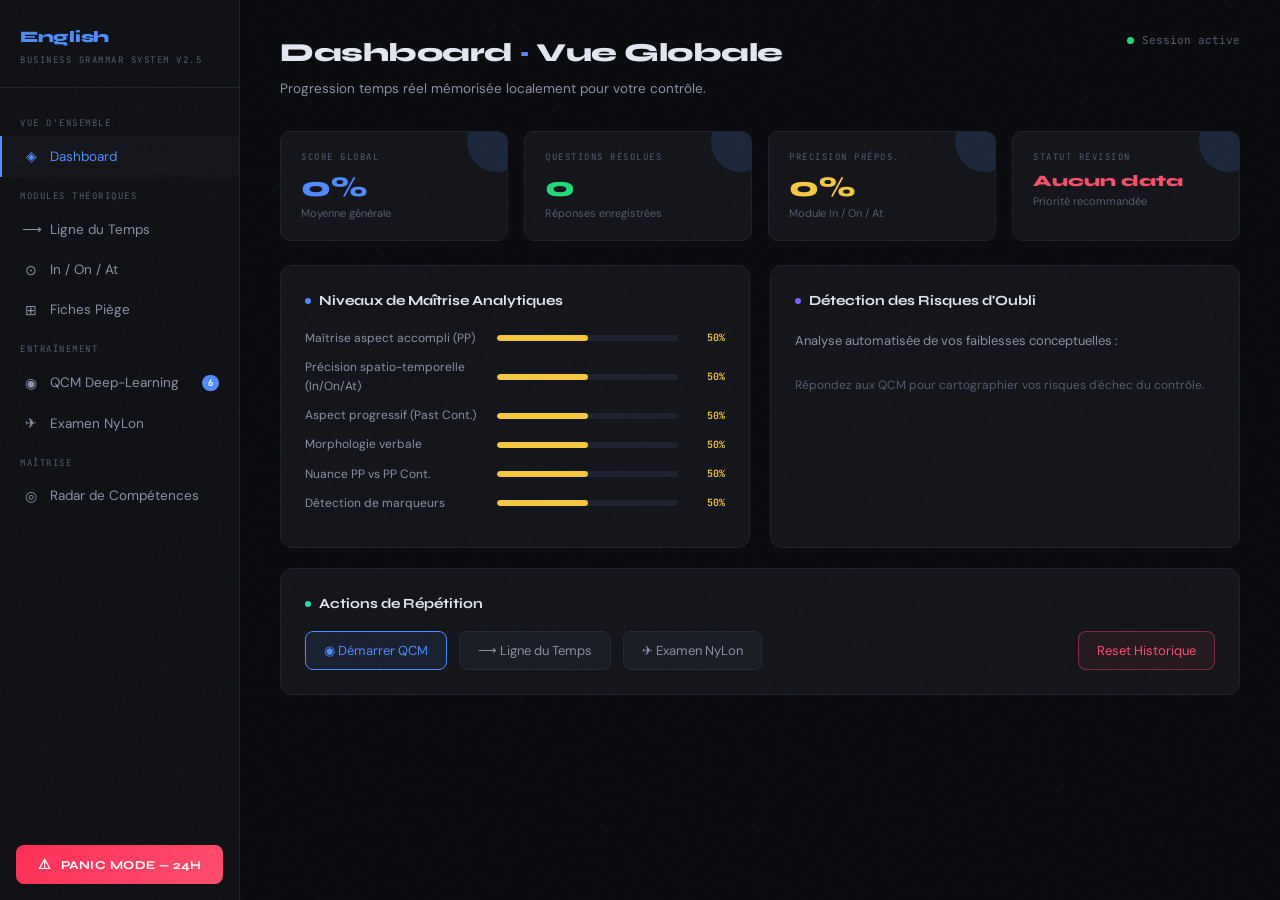
==== commit 75d13332: "Update index.html" ====
--- a/english/index.html
+++ b/english/index.html
@@ -24,6 +24,7 @@
     --orange: #ff8c42;
     --teal: #2adab1;
     --glow: rgba(79,140,255,0.15);
+    --glow2: rgba(123,95,255,0.1);
   }
 
   *, *::before, *::after { box-sizing: border-box; margin: 0; padding: 0; }
@@ -69,21 +70,88 @@
     transition: transform 0.3s;
   }
 
-  .logo { padding: 24px 20px 20px; border-bottom: 1px solid var(--border); }
-  .logo-title { font-family: 'Syne', sans-serif; font-weight: 800; font-size: 16px; color: var(--text); letter-spacing: -0.3px; }
+  .logo {
+    padding: 24px 20px 20px;
+    border-bottom: 1px solid var(--border);
+  }
+  .logo-title {
+    font-family: 'Syne', sans-serif;
+    font-weight: 800;
+    font-size: 16px;
+    color: var(--text);
+    letter-spacing: -0.3px;
+  }
   .logo-title span { color: var(--accent); }
-  .logo-sub { font-family: 'JetBrains Mono', monospace; font-size: 9px; color: var(--text3); margin-top: 3px; text-transform: uppercase; letter-spacing: 1.5px; }
+  .logo-sub {
+    font-family: 'JetBrains Mono', monospace;
+    font-size: 9px;
+    color: var(--text3);
+    margin-top: 3px;
+    text-transform: uppercase;
+    letter-spacing: 1.5px;
+  }
 
   .nav { flex: 1; padding: 16px 0; }
-  .nav-section { font-family: 'JetBrains Mono', monospace; font-size: 9px; text-transform: uppercase; letter-spacing: 1.5px; color: var(--text3); padding: 12px 20px 6px; }
-  .nav-item { display: flex; align-items: center; gap: 10px; padding: 9px 20px; cursor: pointer; transition: all 0.15s; border-left: 2px solid transparent; color: var(--text2); font-size: 13.5px; }
+  .nav-section {
+    font-family: 'JetBrains Mono', monospace;
+    font-size: 9px;
+    text-transform: uppercase;
+    letter-spacing: 1.5px;
+    color: var(--text3);
+    padding: 12px 20px 6px;
+  }
+  .nav-item {
+    display: flex;
+    align-items: center;
+    gap: 10px;
+    padding: 9px 20px;
+    cursor: pointer;
+    transition: all 0.15s;
+    border-left: 2px solid transparent;
+    color: var(--text2);
+    font-size: 13.5px;
+  }
   .nav-item:hover { background: var(--bg3); color: var(--text); }
-  .nav-item.active { background: var(--bg3); color: var(--accent); border-left-color: var(--accent); }
+  .nav-item.active {
+    background: var(--bg3);
+    color: var(--accent);
+    border-left-color: var(--accent);
+  }
   .nav-item .icon { font-size: 14px; width: 18px; text-align: center; }
-  .nav-badge { margin-left: auto; background: var(--accent); color: #fff; font-size: 9px; font-family: 'JetBrains Mono', monospace; padding: 1px 6px; border-radius: 10px; font-weight: 700; }
-
-  .panic-btn { margin: 16px; padding: 11px 16px; background: linear-gradient(135deg, #ff1744, #ff4f6e); border: none; border-radius: 8px; color: #fff; font-family: 'Syne', sans-serif; font-weight: 700; font-size: 12px; cursor: pointer; text-transform: uppercase; letter-spacing: 0.5px; transition: all 0.2s; position: relative; overflow: hidden; }
-  .panic-btn::before { content: ''; position: absolute; inset: 0; background: linear-gradient(135deg, rgba(255,255,255,0.1), transparent); }
+  .nav-badge {
+    margin-left: auto;
+    background: var(--accent);
+    color: #fff;
+    font-size: 9px;
+    font-family: 'JetBrains Mono', monospace;
+    padding: 1px 6px;
+    border-radius: 10px;
+    font-weight: 700;
+  }
+
+  .panic-btn {
+    margin: 16px;
+    padding: 11px 16px;
+    background: linear-gradient(135deg, #ff1744, #ff4f6e);
+    border: none;
+    border-radius: 8px;
+    color: #fff;
+    font-family: 'Syne', sans-serif;
+    font-weight: 700;
+    font-size: 12px;
+    cursor: pointer;
+    text-transform: uppercase;
+    letter-spacing: 0.5px;
+    transition: all 0.2s;
+    position: relative;
+    overflow: hidden;
+  }
+  .panic-btn::before {
+    content: '';
+    position: absolute;
+    inset: 0;
+    background: linear-gradient(135deg, rgba(255,255,255,0.1), transparent);
+  }
   .panic-btn:hover { transform: translateY(-1px); box-shadow: 0 6px 20px rgba(255,79,110,0.4); }
   .panic-btn .p-icon { font-size: 14px; margin-right: 6px; }
 
@@ -102,7 +170,8 @@
   .card-title .dot { width: 6px; height: 6px; border-radius: 50%; background: var(--accent); }
 
   .grid-2 { display: grid; grid-template-columns: 1fr 1fr; gap: 20px; }
-  
+  .grid-3 { display: grid; grid-template-columns: 1fr 1fr 1fr; gap: 20px; }
+
   .stats-row { display: grid; grid-template-columns: repeat(4, 1fr); gap: 16px; margin-bottom: 24px; }
   .stat-card { background: var(--bg3); border: 1px solid var(--border); border-radius: 10px; padding: 18px 20px; position: relative; overflow: hidden; }
   .stat-card::after { content: ''; position: absolute; top: 0; right: 0; width: 60px; height: 60px; border-radius: 50%; background: var(--glow); transform: translate(20px, -20px); }
@@ -114,6 +183,7 @@
   .stat-value.red { color: var(--red); }
   .stat-sub { font-size: 11px; color: var(--text3); margin-top: 4px; }
 
+  .timeline-container { position: relative; padding: 20px 0; }
   .timeline-axis { height: 3px; background: linear-gradient(90deg, var(--bg4), var(--border2), var(--bg4)); border-radius: 2px; position: relative; margin: 40px 16px; }
   .tl-label-row { display: flex; justify-content: space-between; padding: 0 16px; margin-bottom: 8px; }
   .tl-label { font-family: 'JetBrains Mono', monospace; font-size: 9px; text-transform: uppercase; letter-spacing: 1px; color: var(--text3); }
@@ -144,12 +214,21 @@
   .prep-card.on::before { background: var(--green); }
   .prep-card.in::before { background: var(--accent2); }
   .prep-card:hover { transform: translateY(-2px); border-color: var(--border2); }
+  .prep-card.active.at { border-color: var(--accent); background: rgba(79,140,255,0.05); }
+  .prep-card.active.on { border-color: var(--green); background: rgba(34,216,122,0.05); }
+  .prep-card.active.in { border-color: var(--accent2); background: rgba(123,95,255,0.05); }
   .prep-symbol { width: 60px; height: 60px; border-radius: 50%; display: flex; align-items: center; justify-content: center; margin: 0 auto 12px; font-family: 'Syne', sans-serif; font-weight: 800; font-size: 22px; }
   .prep-card.at .prep-symbol { background: rgba(79,140,255,0.1); color: var(--accent); }
   .prep-card.on .prep-symbol { background: rgba(34,216,122,0.1); color: var(--green); }
   .prep-card.in .prep-symbol { background: rgba(123,95,255,0.1); color: var(--accent2); }
   .prep-title { font-family: 'Syne', sans-serif; font-weight: 700; font-size: 13px; color: var(--text); margin-bottom: 4px; }
   .prep-subtitle { font-size: 11px; color: var(--text3); margin-bottom: 12px; }
+  .prep-examples { display: flex; flex-direction: column; gap: 4px; }
+  .prep-ex { background: var(--bg2); border-radius: 6px; padding: 5px 10px; font-family: 'JetBrains Mono', monospace; font-size: 11px; color: var(--text2); text-align: left; }
+  .prep-ex strong { color: inherit; }
+  .prep-card.at .prep-ex strong { color: var(--accent); }
+  .prep-card.on .prep-ex strong { color: var(--green); }
+  .prep-card.in .prep-ex strong { color: var(--accent2); }
 
   .fiche { background: var(--bg3); border: 1px solid var(--border); border-radius: 10px; margin-bottom: 10px; overflow: hidden; transition: border-color 0.2s; }
   .fiche:hover { border-color: var(--border2); }
@@ -168,19 +247,7 @@
   .fiche-body .code-ex { font-family: 'JetBrains Mono', monospace; font-size: 12px; background: var(--bg2); border: 1px solid var(--border); border-radius: 6px; padding: 10px 14px; margin: 10px 0; }
   .fiche-body .code-ex .correct { color: var(--green); }
   .fiche-body .code-ex .wrong { color: var(--red); text-decoration: line-through; }
-
-  /* NOVELTY: TABLE STRUCTURE FOR VERBS */
-  .verb-search-box { width: 100%; padding: 12px 16px; background: var(--bg2); border: 1px solid var(--border); border-radius: 8px; color: var(--text); font-family: 'DM Sans', sans-serif; font-size: 14px; margin-bottom: 20px; transition: border-color 0.15s; }
-  .verb-search-box:focus { border-color: var(--accent); outline: none; }
-  .verb-table-wrapper { width: 100%; overflow-x: auto; background: var(--bg3); border: 1px solid var(--border); border-radius: 12px; }
-  .verb-table { width: 100%; border-collapse: collapse; text-align: left; font-size: 13.5px; }
-  .verb-table th { background: var(--bg2); padding: 12px 16px; font-family: 'JetBrains Mono', monospace; font-size: 10px; text-transform: uppercase; letter-spacing: 1px; color: var(--text3); border-bottom: 1px solid var(--border); }
-  .verb-table td { padding: 12px 16px; border-bottom: 1px solid var(--border); color: var(--text2); font-family: 'JetBrains Mono', monospace; }
-  .verb-table tr:hover td { background: var(--bg4); color: var(--text); }
-  .verb-table .v-base { color: var(--text); font-weight: 600; }
-  .verb-table .v-pre { color: var(--orange); }
-  .verb-table .v-pp { color: var(--accent); }
-  .verb-table .v-trans { font-family: 'DM Sans', sans-serif; color: var(--text2); }
+  .fiche-body .code-ex .highlight { color: var(--yellow); }
 
   .qcm-container { max-width: 720px; }
   .qcm-header { display: flex; align-items: center; justify-content: space-between; margin-bottom: 24px; }
@@ -206,10 +273,15 @@
   .q-options { display: flex; flex-direction: column; gap: 10px; }
   .q-option { padding: 13px 18px; border-radius: 9px; border: 1px solid var(--border); background: var(--bg4); cursor: pointer; transition: all 0.15s; display: flex; align-items: flex-start; gap: 12px; font-size: 13.5px; color: var(--text2); position: relative; overflow: hidden; }
   .q-option:hover { border-color: var(--border2); color: var(--text); background: var(--bg3); }
+  .q-option.selected { border-color: var(--accent); color: var(--text); background: rgba(79,140,255,0.05); }
   .q-option.correct { border-color: var(--green); color: var(--green); background: rgba(34,216,122,0.05); }
   .q-option.wrong { border-color: var(--red); color: var(--red); background: rgba(255,79,110,0.05); }
   .q-option.disabled { pointer-events: none; }
-  .opt-letter { width: 22px; height: 22px; border-radius: 50%; border: 1px solid var(--border2); display: flex; align-items: center; justify-content: center; font-family: 'JetBrains Mono', monospace; font-size: 10px; color: var(--text3); flex-shrink: 0; }
+  .opt-letter { width: 22px; height: 22px; border-radius: 50%; border: 1px solid var(--border2); display: flex; align-items: center; justify-content: center; font-family: 'JetBrains Mono', monospace; font-size: 10px; color: var(--text3); flex-shrink: 0; transition: all 0.15s; }
+  .q-option:hover .opt-letter { border-color: var(--text2); color: var(--text2); }
+  .q-option.selected .opt-letter { border-color: var(--accent); color: var(--accent); }
+  .q-option.correct .opt-letter { border-color: var(--green); background: var(--green); color: #fff; }
+  .q-option.wrong .opt-letter { border-color: var(--red); background: var(--red); color: #fff; }
 
   .feedback-panel { display: none; background: var(--bg4); border-radius: 12px; border: 1px solid var(--border); padding: 20px; margin-top: 16px; animation: slideUp 0.3s ease; }
   .feedback-panel.show { display: block; }
@@ -226,10 +298,11 @@
   .fb-section .clue { color: var(--yellow); }
   .fb-section .counter { color: var(--text3); font-style: italic; }
 
-  .next-btn { display: block; width: 100%; margin-top: 16px; padding: 13px; background: var(--accent); border: none; border-radius: 9px; color: #fff; font-family: 'Syne', sans-serif; font-weight: 700; font-size: 14px; cursor: pointer; transition: all 0.2s; }
+  .next-btn { display: block; width: 100%; margin-top: 16px; padding: 13px; background: var(--accent); border: none; border-radius: 9px; color: #fff; font-family: 'Syne', sans-serif; font-weight: 700; font-size: 14px; cursor: pointer; transition: all 0.2s; letter-spacing: 0.3px; }
   .next-btn:hover { background: #3a7ae8; transform: translateY(-1px); }
 
-  .radar-skills { display: flex; flex-direction: column; gap: 10px; }
+  .radar-container { display: flex; align-items: center; gap: 32px; }
+  .radar-skills { flex: 1; display: flex; flex-direction: column; gap: 10px; }
   .skill-row { display: flex; align-items: center; gap: 12px; }
   .skill-name { font-size: 12px; color: var(--text2); width: 180px; flex-shrink: 0; }
   .skill-bar-wrap { flex: 1; height: 6px; background: var(--border); border-radius: 3px; overflow: hidden; }
@@ -252,7 +325,8 @@
   .panic-overlay.show { display: flex; flex-direction: column; }
   .panic-header { background: linear-gradient(135deg, #1a0005, #0a0b0e); border-bottom: 1px solid rgba(255,79,110,0.3); padding: 20px 40px; display: flex; align-items: center; justify-content: space-between; }
   .panic-title { font-family: 'Syne', sans-serif; font-weight: 800; font-size: 20px; color: var(--red); display: flex; align-items: center; gap: 10px; }
-  .panic-close { background: var(--bg3); border: 1px solid var(--border); border-radius: 8px; padding: 8px 14px; color: var(--text2); font-size: 12px; cursor: pointer; font-family: 'JetBrains Mono', monospace; }
+  .panic-close { background: var(--bg3); border: 1px solid var(--border); border-radius: 8px; padding: 8px 14px; color: var(--text2); font-size: 12px; cursor: pointer; font-family: 'JetBrains Mono', monospace; transition: all 0.15s; }
+  .panic-close:hover { border-color: var(--red); color: var(--red); }
   .panic-content { padding: 32px 40px; max-width: 900px; margin: 0 auto; width: 100%; }
   .rules-grid { display: grid; grid-template-columns: 1fr 1fr; gap: 14px; margin-bottom: 32px; }
   .rule-card { background: var(--bg3); border: 1px solid var(--border); border-radius: 10px; padding: 16px; border-left: 3px solid var(--red); }
@@ -272,6 +346,7 @@
   .micro-opt.disabled { pointer-events: none; }
   .micro-counter { font-family: 'JetBrains Mono', monospace; font-size: 11px; color: var(--text3); margin-bottom: 16px; }
   .micro-next { margin-top: 12px; padding: 10px 20px; background: var(--red); border: none; border-radius: 8px; color: #fff; font-family: 'Syne', sans-serif; font-weight: 700; font-size: 13px; cursor: pointer; display: none; }
+  .micro-next.show { display: block; }
 
   @keyframes fadeIn { from { opacity: 0; } to { opacity: 1; } }
   @keyframes slideUp { from { opacity: 0; transform: translateY(10px); } to { opacity: 1; transform: translateY(0); } }
@@ -283,9 +358,12 @@
     .sidebar { transform: translateX(-240px); }
     .main { margin-left: 0; }
     .stats-row { grid-template-columns: repeat(2, 1fr); }
-    .grid-2 { grid-template-columns: 1fr; }
+    .fb-sections { grid-template-columns: 1fr; }
+    .grid-2, .grid-3 { grid-template-columns: 1fr; }
     .prep-map { grid-template-columns: 1fr; }
+    .radar-container { flex-direction: column; }
     .rules-grid { grid-template-columns: 1fr; }
+    .tl-detail-grid { grid-template-columns: 1fr; }
   }
 </style>
 </head>
@@ -295,7 +373,7 @@
   <nav class="sidebar">
     <div class="logo">
       <div class="logo-title"><span>English</span></div>
-      <div class="logo-sub">Business Grammar System v2.6</div>
+      <div class="logo-sub">Business Grammar System v2.5</div>
     </div>
     <div class="nav">
       <div class="nav-section">Vue d'ensemble</div>
@@ -312,12 +390,10 @@
       <div class="nav-item" onclick="showPage('fiches')">
         <span class="icon">⊞</span> Fiches Piège
       </div>
-      <div class="nav-item" onclick="showPage('verbs')">
-        <span class="icon">▲</span> Verbes Irréguliers <span class="nav-badge">100</span>
-      </div>
       <div class="nav-section">Entraînement</div>
       <div class="nav-item" onclick="showPage('qcm')">
         <span class="icon">◉</span> QCM Deep-Learning
+        <span class="nav-badge" id="badge-qcm-count">0</span>
       </div>
       <div class="nav-item" onclick="showPage('nylon')">
         <span class="icon">✈</span> Examen NyLon
@@ -378,6 +454,16 @@
             Analyse automatisée de vos faiblesses conceptuelles :<br><br>
             <div style="display:flex;flex-direction:column;gap:8px;" id="dashboard-risk-zone"></div>
           </div>
+        </div>
+      </div>
+
+      <div class="card">
+        <div class="card-title"><span class="dot" style="background:var(--teal)"></span> Actions de Répétition</div>
+        <div style="display:flex;gap:12px;flex-wrap:wrap;">
+          <button onclick="showPage('qcm')" style="padding:10px 18px;border-radius:8px;border:1px solid var(--accent);background:rgba(79,140,255,0.1);color:var(--accent);font-size:13px;cursor:pointer;font-family:'DM Sans',sans-serif;transition:all 0.15s;">◉ Démarrer QCM</button>
+          <button onclick="showPage('timeline')" style="padding:10px 18px;border-radius:8px;border:1px solid var(--border2);background:var(--bg4);color:var(--text2);font-size:13px;cursor:pointer;font-family:'DM Sans',sans-serif;transition:all 0.15s;">⟶ Ligne du Temps</button>
+          <button onclick="showPage('nylon')" style="padding:10px 18px;border-radius:8px;border:1px solid var(--border2);background:var(--bg4);color:var(--text2);font-size:13px;cursor:pointer;font-family:'DM Sans',sans-serif;transition:all 0.15s;">✈ Examen NyLon</button>
+          <button onclick="clearLocalStorageData()" style="padding:10px 18px;border-radius:8px;border:1px solid rgba(255,79,110,0.4);background:rgba(255,79,110,0.08);color:var(--red);font-size:13px;cursor:pointer;font-family:'DM Sans',sans-serif;transition:all 0.15s;margin-left:auto;">Reset Historique</button>
         </div>
       </div>
     </div>
@@ -466,30 +552,6 @@
       <div id="fiches-container"></div>
     </div>
 
-    <div id="page-verbs" class="page">
-      <div class="page-header">
-        <div>
-          <div class="page-title">Les 100 Verbes <span>Irréguliers Communs</span></div>
-          <div class="page-desc">Indexation rapide avec focus sémantique Business & NyLon Travel.</div>
-        </div>
-      </div>
-      <input type="text" id="verb-search" class="verb-search-box" placeholder="Rechercher instantanément un verbe (base, prétérit ou traduction)..." oninput="filterVerbsTable()">
-      <div class="verb-table-wrapper">
-        <table class="verb-table">
-          <thead>
-            <tr>
-              <th>Infinitive (V1)</th>
-              <th>Simple Past (V2)</th>
-              <th>Past Participle (V3)</th>
-              <th>Traduction (Business context)</th>
-            </tr>
-          </thead>
-          <tbody id="verbs-table-body">
-            </tbody>
-        </table>
-      </div>
-    </div>
-
     <div id="page-qcm" class="page">
       <div class="page-header">
         <div>
@@ -585,142 +647,7 @@
 </div>
 
 <script>
-// ===================== DATA DICTIONARY: 100 VERBES IRRÉGULIERS =====================
-const VERBS_100_DATA = [
-  { v1: 'arise', v2: 'arose', v3: 'arisen', t: 'survenir / émerger (problème)' },
-  { v1: 'awake', v2: 'awoke', v3: 'awoken', t: 'se réveiller (décalage horaire)' },
-  { v1: 'be', v2: 'was / were', v3: 'been', t: 'être' },
-  { v1: 'bear', v2: 'bore', v3: 'borne', t: 'supporter (les coûts / charges)' },
-  { v1: 'beat', v2: 'beat', v3: 'beaten', t: 'battre (la concurrence)' },
-  { v1: 'become', v2: 'became', v3: 'become', t: 'devenir' },
-  { v1: 'begin', v2: 'began', v3: 'began', t: 'commencer' },
-  { v1: 'bend', v2: 'bent', v3: 'bent', t: 'fléchir / plier' },
-  { v1: 'bet', v2: 'bet', v3: 'bet', t: 'parier (sur une stratégie)' },
-  { v1: 'bind', v2: 'bound', v3: 'bound', t: 'lier / engager (par contrat)' },
-  { v1: 'bite', v2: 'bit', v3: 'bitten', t: 'mordre' },
-  { v1: 'bleed', v2: 'bled', v3: 'bled', t: 'saigner / perdre de l\'argent' },
-  { v1: 'blow', v2: 'blew', v3: 'blown', t: 'souffler / exploser (budget)' },
-  { v1: 'break', v2: 'broke', v3: 'broken', t: 'casser / rompre (négociation)' },
-  { v1: 'bring', v2: 'brought', v3: 'brought', t: 'apporter (de la valeur)' },
-  { v1: 'build', v2: 'built', v3: 'built', t: 'construire (un partenariat)' },
-  { v1: 'burn', v2: 'burnt', v3: 'burnt', t: 'brûler (du cash)' },
-  { v1: 'burst', v2: 'burst', v3: 'burst', t: 'éclater (bulle financière)' },
-  { v1: 'buy', v2: 'bought', v3: 'bought', t: 'acheter / racheter (parts)' },
-  { v1: 'cast', v2: 'cast', v3: 'cast', t: 'projeter (des prévisions)' },
-  { v1: 'catch', v2: 'caught', v3: 'caught', t: 'attraper / rater (un vol)' },
-  { v1: 'choose', v2: 'chose', v3: 'chosen', t: 'choisir' },
-  { v1: 'cling', v2: 'clung', v3: 'clung', t: 's\'accrocher (à un projet)' },
-  { v1: 'come', v2: 'came', v3: 'come', t: 'venir' },
-  { v1: 'cost', v2: 'cost', v3: 'cost', t: 'coûter' },
-  { v1: 'creep', v2: 'crept', v3: 'crept', t: 'se glisser / ramper' },
-  { v1: 'cut', v2: 'cut', v3: 'cut', t: 'couper / réduire (coûts)' },
-  { v1: 'deal', v2: 'dealt', v3: 'dealt', t: 'négocier / traiter (deal)' },
-  { v1: 'dig', v2: 'dug', v3: 'dug', t: 'creuser / approfondir' },
-  { v1: 'do', v2: 'did', v3: 'done', t: 'faire' },
-  { v1: 'draw', v2: 'drew', v3: 'drawn', t: 'dessiner / concevoir (plan)' },
-  { v1: 'dream', v2: 'dreamt', v3: 'dreamt', t: 'rêver' },
-  { v1: 'drink', v2: 'drank', v3: 'drunk', t: 'boire' },
-  { v1: 'drive', v2: 'drove', v3: 'driven', t: 'conduire / piloter (croissance)' },
-  { v1: 'eat', v2: 'ate', v3: 'eaten', t: 'manger' },
-  { v1: 'fall', v2: 'fell', v3: 'fallen', t: 'chuter (les actions / cours)' },
-  { v1: 'feed', v2: 'fed', v3: 'fed', t: 'alimenter / nourrir' },
-  { v1: 'feel', v2: 'felt', v3: 'felt', t: 'se sentir / ressentir' },
-  { v1: 'fight', v2: 'fought', v3: 'fought', t: 'lutter contre (un rachat)' },
-  { v1: 'find', v2: 'found', v3: 'found', t: 'trouver (une solution)' },
-  { v1: 'flee', v2: 'fled', v3: 'fled', t: 'fuir (les investisseurs)' },
-  { v1: 'fly', v2: 'flew', v3: 'flown', t: 'voler / voyager en avion' },
-  { v1: 'forbid', v2: 'forbade', v3: 'forbidden', t: 'interdire' },
-  { v1: 'forecast', v2: 'forecast', v3: 'forecast', t: 'prévoir / budgétiser' },
-  { v1: 'foresee', v2: 'foresaw', v3: 'foreseen', t: 'anticiper (les risques)' },
-  { v1: 'forget', v2: 'forgot', v3: 'forgotten', t: 'oublier' },
-  { v1: 'forgive', v2: 'forgave', v3: 'forgiven', t: 'pardonner' },
-  { v1: 'freeze', v2: 'froze', v3: 'frozen', t: 'geler (les recrutements / avoirs)' },
-  { v1: 'get', v2: 'got', v3: 'got / gotten', t: 'obtenir / recevoir' },
-  { v1: 'give', v2: 'gave', v3: 'given', t: 'donner / accorder (rabais)' },
-  { v1: 'go', v2: 'went', v3: 'gone', t: 'aller' },
-  { v1: 'grow', v2: 'grew', v3: 'grown', t: 'croître / développer' },
-  { v1: 'hang', v2: 'hung', v3: 'hung', t: 'suspendre (des discussions)' },
-  { v1: 'have', v2: 'had', v3: 'had', t: 'avoir' },
-  { v1: 'hear', v2: 'heard', v3: 'heard', t: 'entendre / apprendre une info' },
-  { v1: 'hide', v2: 'hid', v3: 'hidden', t: 'cacher / dissimuler' },
-  { v1: 'hit', v2: 'hit', v3: 'hit', t: 'frapper / impacter (marché)' },
-  { v1: 'hold', v2: 'held', v3: 'held', t: 'tenir / organiser (réunion)' },
-  { v1: 'hurt', v2: 'hurt', v3: 'hurt', t: 'blesser / nuire à (la marque)' },
-  { v1: 'keep', v2: 'kept', v3: 'kept', t: 'garder / maintenir (objectifs)' },
-  { v1: 'know', v2: 'knew', v3: 'known', t: 'savoir / connaître' },
-  { v1: 'lay', v2: 'laid', v3: 'laid', t: 'poser / présenter (les bases)' },
-  { v1: 'lead', v2: 'led', v3: 'led', t: 'mener / diriger (équipe)' },
-  { v1: 'lean', v2: 'leant', v3: 'leant', t: 'pencher / s\'appuyer sur' },
-  { v1: 'leap', v2: 'leapt', v3: 'leapt', t: 'sauter / bondir' },
-  { v1: 'learn', v2: 'learnt', v3: 'learnt', t: 'apprendre' },
-  { v1: 'leave', v2: 'left', v3: 'left', t: 'quitter / partir (en voyage)' },
-  { v1: 'lend', v2: 'lent', v3: 'lent', t: 'prêter (fonds / capitaux)' },
-  { v1: 'let', v2: 'let', v3: 'let', t: 'laisser / autoriser' },
-  { v1: 'lie', v2: 'lay', v3: 'lain', t: 'être couché / situé' },
-  { v1: 'light', v2: 'lit', v3: 'lit', t: 'allumer / éclairer' },
-  { v1: 'lose', v2: 'lost', v3: 'lost', t: 'perdre (un client / contrat)' },
-  { v1: 'make', v2: 'made', v3: 'made', t: 'fabriquer / générer (profit)' },
-  { v1: 'mean', v2: 'meant', v3: 'meant', t: 'signifier / vouloir dire' },
-  { v1: 'meet', v2: 'met', v3: 'met', t: 'rencontrer / satisfaire (besoins)' },
-  { v1: 'misunderstand', v2: 'misunderstood', v3: 'misunderstood', t: 'mal comprendre' },
-  { v1: 'overcome', v2: 'overcame', v3: 'overcome', t: 'surmonter (la crise)' },
-  { v1: 'pay', v2: 'paid', v3: 'paid', t: 'payer / régler (facture)' },
-  { v1: 'put', v2: 'put', v3: 'put', t: 'mettre / placer' },
-  { v1: 'quit', v2: 'quit', v3: 'quit', t: 'démissionner / quitter un poste' },
-  { v1: 'read', v2: 'read', v3: 'read', t: 'lire (le rapport financier)' },
-  { v1: 'ride', v2: 'rode', v3: 'ridden', t: 'monter / traverser' },
-  { v1: 'ring', v2: 'rang', v3: 'rung', t: 'sonner / téléphoner' },
-  { v1: 'rise', v2: 'rose', v3: 'risen', t: 'augmenter (chiffre d\'affaires)' },
-  { v1: 'run', v2: 'ran', v3: 'run', t: 'courir / gérer (une filiale)' },
-  { v1: 'say', v2: 'said', v3: 'said', t: 'dire' },
-  { v1: 'see', v2: 'saw', v3: 'seen', t: 'voir' },
-  { v1: 'seek', v2: 'sought', v3: 'sought', t: 'chercher / solliciter (invest.)' },
-  { v1: 'sell', v2: 'sold', v3: 'sold', t: 'vendre' },
-  { v1: 'send', v2: 'sent', v3: 'sent', t: 'envoyer (un courriel pro)' },
-  { v1: 'set', v2: 'set', v3: 'set', t: 'fixer / paramétrer (tarifs)' },
-  { v1: 'shake', v2: 'shook', v3: 'shaken', t: 'secouer / ébranler (marché)' },
-  { v1: 'shine', v2: 'shone', v3: 'shone', t: 'briller' },
-  { v1: 'shoot', v2: 'shot', v3: 'shot', t: 'tirer / cibler' },
-  { v1: 'show', v2: 'showed', v3: 'shown', t: 'montrer / prouver' },
-  { v1: 'shut', v2: 'shut', v3: 'shut', t: 'fermer (les bureaux / usines)' },
-  { v1: 'sing', v2: 'sang', v3: 'sung', t: 'chanter' },
-  { v1: 'sink', v2: 'sank', v3: 'sunk', t: 'couler / s\'effondrer' },
-  { v1: 'sit', v2: 'sat', v3: 'sat', t: 'être assis' },
-  { v1: 'sleep', v2: 'slept', v3: 'slept', t: 'dormir' },
-  { v1: 'slide', v2: 'slid', v3: 'slid', t: 'glisser / baisser continuellement' },
-  { v1: 'speak', v2: 'spoke', v3: 'spoken', t: 'parler / s\'exprimer (conf.)' },
-  { v1: 'spend', v2: 'spent', v3: 'spent', t: 'dépenser (budget) / passer (temps)' },
-  { v1: 'spin', v2: 'spun', v3: 'spun', t: 'tourner / faire du profit' },
-  { v1: 'split', v2: 'split', v3: 'split', t: 'diviser / scinder (actions / parts)' },
-  { v1: 'spread', v2: 'spread', v3: 'spread', t: 'propager / étendre (marché)' },
-  { v1: 'spring', v2: 'sprang', v3: 'sprung', t: 'bondir / surgir' },
-  { v1: 'stand', v2: 'stood', v3: 'stood', t: 'se tenir debout / tolérer' },
-  { v1: 'steal', v2: 'stole', v3: 'stolen', t: 'voler / dérober' },
-  { v1: 'stick', v2: 'stuck', v3: 'stuck', t: 'coller / respecter (un budget)' },
-  { v1: 'strike', v2: 'struck', v3: 'struck / stricken', t: 'frapper / faire grève' },
-  { v1: 'swear', v2: 'swore', v3: 'sworn', t: 'jurer / prêter serment' },
-  { v1: 'sweep', v2: 'swept', v3: 'swept', t: 'balayer' },
-  { v1: 'swim', v2: 'swam', v3: 'swung', t: 'nager' },
-  { v1: 'swing', v2: 'swung', v3: 'swung', t: 'osciller (taux de change)' },
-  { v1: 'take', v2: 'took', v3: 'taken', t: 'prendre (des risques / décisions)' },
-  { v1: 'teach', v2: 'taught', v3: 'taught', t: 'enseigner / former' },
-  { v1: 'tear', v2: 'tore', v3: 'torn', t: 'déchirer' },
-  { v1: 'tell', v2: 'told', v3: 'told', t: 'dire / informer' },
-  { v1: 'think', v2: 'thought', v3: 'thought', t: 'penser' },
-  { v1: 'throw', v2: 'threw', v3: 'thrown', t: 'jeter / rejeter' },
-  { v1: 'undergo', v2: 'underwent', v3: 'undergone', t: 'subir / passer (audit)' },
-  { v1: 'understand', v2: 'understood', v3: 'understood', t: 'comprendre' },
-  { v1: 'undertake', v2: 'undertook', v3: 'undertaken', t: 'entreprendre (projet)' },
-  { v1: 'upset', v2: 'upset', v3: 'upset', t: 'contrarier / déstabiliser' },
-  { v1: 'wake', v2: 'woke', v3: 'woken', t: 'se réveiller' },
-  { v1: 'wear', v2: 'wore', v3: 'woken', t: 'porter / s\'user' },
-  { v1: 'weep', v2: 'wept', v3: 'wept', t: 'pleurer' },
-  { v1: 'win', v2: 'won', v3: 'won', t: 'gagner (parts de marché / prix)' },
-  { v1: 'withdraw', v2: 'withdrew', v3: 'withdrawn', t: 'retirer (fonds / offre)' },
-  { v1: 'write', v2: 'wrote', v3: 'wrote', t: 'écrire (un rapport / e-mail)' }
-];
-
-// ===================== CORE SYSTEM GRAMMAR DATA =====================
+// ===================== BASE DE DONNÉES ÉTENDUE (QCM THEORIQUE & BUSINESS) =====================
 
 const TENSE_DATA = {
   preterit: {
@@ -769,25 +696,25 @@
   at: {
     title: 'AT — Localisation Ponctuelle',
     color: '#4f8cff',
-    rule: 'AT cible une coordonnée précise ou un moment atomique sur une échelle.',
-    geo: ['at Gate 14', 'at the business lounge', 'at corporate headquarters'],
-    time: ['at 07:45 AM', 'at noon', 'at the end of the fiscal year'],
+    rule: 'AT cible une coordonnée précise ou un moment atomique sur une échelle. Représentation vectorielle d\'un point mathématique.',
+    geo: ['at Gate 14', 'at the business lounge', 'at corporate headquarters', 'at the front desk'],
+    time: ['at 07:45 AM', 'at noon', 'at the end of the fiscal year', 'at closing time'],
     trap: 'On utilise AT pour un point d\'étape ("at London LHR") mais IN pour la zone géographique de la ville ("in London").'
   },
   on: {
     title: 'ON — Support Topographique & Unité de Jour',
     color: '#22d87a',
-    rule: 'ON s\'apply aux surfaces de contact physiques, aux axes directionnels, ainsi qu\'aux jours précis.',
-    geo: ['on the train', 'on the A380 flight', 'on the second floor'],
-    time: ['on Monday morning', 'on October 24th', 'on arrival day'],
+    rule: 'ON s\'applique aux surfaces de contact physiques, aux axes directionnels, ainsi qu\'aux segments temporels équivalents à 24h (jours).',
+    geo: ['on the train', 'on the A380 flight', 'on the second floor', 'on Wall Street'],
+    time: ['on Monday morning', 'on October 24th', 'on arrival day', 'on schedules'],
     trap: 'Bien que l\'on dise "in the evening", dès lors que le jour est spécifié, la règle ON s\'impose ("on Tuesday evening").'
   },
   in: {
     title: 'IN — Inclusion Tridimensionnelle & Conteneur Temporel',
     color: '#7b5fff',
-    rule: 'IN postule l\'immersion dans un espace clos ou un volume géographique déterminé, ou l\'inclusion dans des tranches de temps macro (mois, années).',
-    geo: ['in Manhattan', 'in the conference hall', 'in a taxi'],
-    time: ['in December', 'in 2026', 'in the quarter'],
+    rule: 'IN postule l\'immersion dans un espace clos ou un volume géographique déterminé, ou l\'inclusion dans des tranches de temps macro (mois, années, siècles).',
+    geo: ['in Manhattan', 'in the conference hall', 'in a taxi', 'in the United Kingdom'],
+    time: ['in December', 'in 2026', 'in the quarter', 'in the afternoon'],
     trap: 'Ne jamais utiliser IN devant une heure précise de rendez-vous d\'affaires.'
   }
 };
@@ -798,26 +725,48 @@
   { sentence: 'The strategic report will be published ___ Thursday.', correct: 'on', opts: ['at','on','in'], rule: 'ON qualifie invariablement les jours de la semaine.' },
   { sentence: 'The VP reviewed the briefing files ___ the flight to London.', correct: 'on', opts: ['at','on','in'], rule: 'ON s\'applique aux moyens de transport en commun où l\'on peut se déplacer debout.' },
   { sentence: 'The investment fund was established ___ 2024.', correct: 'in', opts: ['at','on','in'], rule: 'IN est requis pour situer un événement au sein d\'une année civile.' },
-  { sentence: 'Our tech consultants are currently stationed ___ Heathrow Airport.', correct: 'at', opts: ['at','on','in'], rule: 'AT appréhende l\'aéroport comme un point cible de transition logistique.' }
+  { sentence: 'Our tech consultants are currently stationed ___ Heathrow Airport.', correct: 'at', opts: ['at','on','in'], rule: 'AT appréhende l\'aéroport comme un point cible de transition logistique.' },
+  { sentence: 'The presentation is scheduled ___ the 14th of November.', correct: 'on', opts: ['at','on','in'], rule: 'ON s\'utilise pour une date de calendrier précise.' },
+  { sentence: 'There is a major economic conference ___ Paris this week.', correct: 'in', opts: ['at','on','in'], rule: 'IN s\'utilise pour les villes et les entités géopolitiques.' }
 ];
 
 const FICHES_DATA = [
   {
     tag: 'piege', label: 'Rupture vs Bilan',
     title: 'L\'incompatibilité absolue : Present Perfect + Marqueur Révolu',
-    content: `C\'est la faute la plus lourdement sanctionnée en QCM. Le Present Perfect est un temps du présent. Si un repère temporel verrouille le passé (yesterday, ago, last week), le Simple Past est obligatoire.`,
+    content: `C\'est la faute la plus lourdement sanctionnée en QCM. Le <b>Present Perfect</b> est un temps du présent. Il ne peut supporter aucune attache chronologique close. Si un repère temporel verrouille le passé (<i>yesterday, ago, in 2018, last week</i>), le <b>Simple Past</b> est obligatoire.`,
     examples: [
-      { label: '✓ Correct', cls: 'correct', text: 'The executive committee finalized the contract last Friday.' },
-      { label: '✗ Incorrect', cls: 'wrong', text: 'The executive committee has finalized the contract last Friday.' }
+      { label: '✓ Correct', cls: 'correct', text: 'The executive committee has finalized the contract.' },
+      { label: '✗ Incorrect', cls: 'wrong', text: 'The executive committee has finalized the contract last Friday.' },
+      { label: '✓ Rectifié', cls: 'correct', text: 'The executive committee finalized the contract last Friday.' }
     ]
   },
   {
     tag: 'form', label: 'Syntaxe Adverbiale',
     title: 'Topographie des adverbes de fréquence et d\'aspect',
-    content: `Les marqueurs tels que always, never, just, already s'insèrent immédiatement après l'auxiliaire et avant le verbe lexical.`,
+    content: `Les marqueurs tels que <i>always, never, just, already</i> obéissent à une règle de positionnement stricte : ils s'insèrent immédiatement <b>après l'auxiliaire</b> (ou le premier auxiliaire s'il y en a plusieurs) et <b>avant le verbe lexical (participe passé)</b>.`,
     examples: [
       { label: '✓ Correct', cls: 'correct', text: 'They have just upgraded my business class ticket.' },
       { label: '✗ Incorrect', cls: 'wrong', text: 'They just have upgraded my business class ticket.' }
+    ]
+  },
+  {
+    tag: 'nuance', label: 'Valeur Temporelle',
+    title: 'Since vs For — Découpage Sémantique de l\'Étendue',
+    content: `<b>Since</b> exige un ancrage initial (le point de départ chronologique précis : <i>since 2021, since his promotion</i>). <b>For</b> quantifie une durée globale, une mesure de l\'intervalle (<i>for six months, for two hours</i>). Les deux impliquent l\'usage d'un aspect Perfect.`,
+    examples: [
+      { label: '✓ Point de départ', cls: 'correct', text: 'Marcus has been flying with us since 2015.' },
+      { label: '✓ Quantification', cls: 'correct', text: 'Marcus has been flying with us for 11 years.' },
+      { label: '✗ Erreur classique', cls: 'wrong', text: 'Marcus flies here since two years.' }
+    ]
+  },
+  {
+    tag: 'piege', label: 'Morphologie',
+    title: 'Le piège phonétique des verbes irréguliers du voyage d\'affaires',
+    content: `Certains verbes subissent des modifications vocaliques trompeuses en passant du prétérit au participe passé (V2 ➔ V3). Les QCM exploitent ces confusions. Exemples : <i>Fly ➔ Flew ➔ Flown</i> ; <i>Choose ➔ Chose ➔ Chosen</i> ; <i>Spend ➔ Spent ➔ Spent</i>.`,
+    examples: [
+      { label: '✓ Participe Passé', cls: 'correct', text: 'He has chosen to commute via the NyLon network.' },
+      { label: '✗ Forme barbare', cls: 'wrong', text: 'He has choosed/chosened the morning flight.' }
     ]
   }
 ];
@@ -830,12 +779,17 @@
     question: 'Quelle est la justification théorique fondamentale de l\'usage du Present Perfect Simple ici ?',
     options: [
       { text: 'A. L\'action s\'est répétée un nombre défini de fois dans un passé lointain.', cls: 'wrong' },
-      { text: 'B. L\'état a commencé dans le passé et se poursuit au moment présent (continuité introduite par since).', cls: 'correct' },
-      { text: 'C. Le verbe exprime une vérité générale intemporelle.', cls: 'wrong' }
+      { text: 'B. L\'état a commencé dans le passé et se poursuit au moment présent (continuité d\'un verbe d\'état introduite par since).', cls: 'correct' },
+      { text: 'C. Le verbe exprime une vérité générale intemporelle.', cls: 'wrong' },
+      { text: 'D. "Since" force structurellement l\'utilisation du prétérit continu.', cls: 'wrong' }
     ],
     correct: 1,
     skillKey: 'aspect_accompli',
-    feedback: { rule: 'Pour un verbe d\'état, le lien entre le passé et le présent s\'exprime via le Present Perfect Simple, activé par "since".', clue: '"Since" signale le point de départ d\'une situation qui s\'étend jusqu\'à maintenant.', counter: 'Si la relation était terminée : "We were partners in 2024."' }
+    feedback: {
+      rule: 'Pour un verbe d\'état (be, know, have), le lien entre le passé et le présent s\'exprime via le Present Perfect Simple, activé ici par le repère initial "since".',
+      clue: 'Le connecteur "since" signale le point de départ d\'une situation qui s\'étend jusqu\'à l\'instant de parole.',
+      counter: 'Si la relation était terminée : "We were partners for two years, but we terminated the contract in 2024."'
+    }
   },
   {
     type: 't2', typeName: 'Type 2 — Analyse d\'erreur',
@@ -844,11 +798,93 @@
     question: 'Pourquoi l\'aspect progressif du passé (Past Continuous) est-il incorrect dans cet énoncé isolé ?',
     options: [
       { text: 'A. "Two days ago" exige impérativement le Present Perfect.', cls: 'wrong' },
-      { text: 'B. "Ago" marque une rupture temporelle nette et rapporte un fait ponctuel clos, ce qui nécessite le prétérit simple.', cls: 'correct' }
+      { text: 'B. Le Past Continuous ne peut pas décrire une action impliquant un document écrit.', cls: 'wrong' },
+      { text: 'C. "Ago" marque une rupture temporelle nette et rapporte un fait ponctuel acté, ce qui nécessite le prétérit simple et non un aspect de processus en cours.', cls: 'correct' },
+      { text: 'D. Le sujet de la phrase aurait dû être au pluriel pour valider l\'accord syntaxique.', cls: 'wrong' }
+    ],
+    correct: 2,
+    skillKey: 'aspect_progressif',
+    feedback: {
+      rule: 'Un fait passé localisé précisément par "ago" exprime un événement historique daté. L\'aspect simple du prétérit est requis pour clore le procès.',
+      clue: 'Le déictique "ago" ancre le verbe dans le passé révolu de manière définitive.',
+      counter: 'Correct : "The director finished the deck two days ago" OU "He was finishing the deck when his phone rang."'
+    }
+  },
+  {
+    type: 't3', typeName: 'Type 3 — Nuance Sémantique',
+    sentence: 'Scénario : Vous devez annoncer au Directeur Financier que le budget du déplacement à Londres est entièrement épuisé.',
+    sentenceFmt: null,
+    question: 'Quelle formulation théorique met correctement l\'accent sur le RÉSULTAT présent de l\'action plutôt que sur le processus ?',
+    options: [
+      { text: 'A. "We spent the travel budget all morning."', cls: 'wrong' },
+      { text: 'B. "We have been spending the travel budget." (Insistance sur l\'activité continue)', cls: 'wrong' },
+      { text: 'C. "We have spent the entire travel budget." (Constat du résultat qualitatif : le compte est à zéro)', cls: 'correct' },
+      { text: 'D. "We are spending the travel budget yesterday."', cls: 'wrong' }
+    ],
+    correct: 2,
+    skillKey: 'nuance_pp_ppc',
+    feedback: {
+      rule: 'Le Present Perfect Simple est l\'aspect du bilan quantitatif ou qualitatif. On regarde les conséquences actuelles d\'une action accomplie.',
+      clue: '"Entire budget" oriente l\'énoncé vers l\'irréversibilité du résultat actuel.',
+      counter: '"We have been spending..." signifierait qu\'on est en train d\'effectuer des dépenses successives, sans insister sur la clôture du solde.'
+    }
+  },
+  {
+    type: 't2', typeName: 'Type 2 — Analyse d\'erreur',
+    sentence: '"The international consultant has never flew on an overnight flight before."',
+    sentenceFmt: 'The international consultant has never <span class="blank err">flew</span> on an overnight flight before.',
+    question: 'Quelle règle de morphologie grammaticale cette phrase enfreint-elle ?',
+    options: [
+      { text: 'A. L\'adverbe "never" doit être placé après le verbe lexical.', cls: 'wrong' },
+      { text: 'B. L\'auxiliaire "has" doit être remplacé par "is".', cls: 'wrong' },
+      { text: 'C. Après l\'auxiliaire HAVE au Present Perfect, le verbe doit prendre la forme du participe passé (V3 : flown) et non du prétérit (V2 : flew).', cls: 'correct' },
+      { text: 'D. Le mot "before" est incompatible avec le Present Perfect.', cls: 'wrong' }
+    ],
+    correct: 2,
+    skillKey: 'morphologie_verbale',
+    feedback: {
+      rule: 'Structure du Present Perfect : S + HAVE/HAS + Participe Passé. Pour le verbe irrégulier "fly", les formes sont fly / flew / flown.',
+      clue: 'La présence de l\'auxiliaire "has" interdit formellement l\'usage direct du prétérit simple "flew".',
+      counter: 'Correct : "He has never flown..." ou bien au prétérit simple "He flew to London last year."'
+    }
+  },
+  {
+    type: 't1', typeName: 'Type 1 — Justification',
+    sentence: '"While our CEO was negotiating in New York, our London stocks crashed."',
+    sentenceFmt: 'While our CEO <span class="blank">was negotiating</span> in NY, our London stocks <span class="blank">crashed</span>.',
+    question: 'Expliquez l\'articulation aspectuelle entre ces deux formes verbales du passé.',
+    options: [
+      { text: 'A. Les deux actions sont instantanées et se produisent de manière séquentielle.', cls: 'wrong' },
+      { text: 'B. Le Past Continuous installe le processus long en arrière-plan, tandis que le Simple Past marque l\'irruption d\'un événement ponctuel disruptif.', cls: 'correct' },
+      { text: 'C. Le prétérit "crashed" exprime une habitude passée révolue.', cls: 'wrong' },
+      { text: 'D. "While" nécessite obligatoirement l\'utilisation du présent de l\'indicatif.', cls: 'wrong' }
     ],
     correct: 1,
     skillKey: 'aspect_progressif',
-    feedback: { rule: 'Un fait passé localisé par "ago" exprime un événement historique daté. L\'aspect simple du prétérit est requis.', clue: '"Ago" ancre le verbe dans le passé révolu de manière définitive.', counter: 'Correct : "The director finished the deck two days ago."' }
+    feedback: {
+      rule: 'L\'opposition aspectuelle engendre un contraste : processus linéaire non borné (was negotiating) confronté à un jalon événementiel net (crashed).',
+      clue: 'Le subordonnant "while" introduit par définition une durée, un cadre temporel fluide.',
+      counter: 'Si les deux actions étaient de même nature : "The stock crashed when the clock struck 4 PM."'
+    }
+  },
+  {
+    type: 't3', typeName: 'Type 3 — Nuance Sémantique',
+    sentence: '"I have been answering client emails for three hours."',
+    sentenceFmt: 'I <span class="blank">have been answering</span> client emails for three hours.',
+    question: 'Quelle est la nuance introduite par la forme continue par rapport à la forme simple "I have answered client emails" ?',
+    options: [
+      { text: 'A. La forme continue prouve que l\'ensemble des emails a été définitivement traité et archivé.', cls: 'wrong' },
+      { text: 'B. La forme continue met l\'accent sur l\'investissement de temps, la pénibilité de la tâche ou l\'activité ininterrompue de l\'expéditeur.', cls: 'correct' },
+      { text: 'C. Elle indique que l\'action se déroulera demain à la même heure.', cls: 'wrong' },
+      { text: 'D. Elle est purement esthétique et n\'apporte aucune modification sémantique.', cls: 'wrong' }
+    ],
+    correct: 1,
+    skillKey: 'nuance_pp_ppc',
+    feedback: {
+      rule: 'L\'aspect HAVE + BEEN + V-ing déplace le centre de gravité de l\'énoncé : on ne comptabilise pas les objets produits, on qualifie l\'activité du sujet.',
+      clue: 'Le modificateur "for three hours" appuie sur la durée endurée par l\'employé.',
+      counter: 'Si on quantifie le produit : "I have answered 45 emails." (Forme simple requise).'
+    }
   }
 ];
 
@@ -857,71 +893,204 @@
     context: '📧 Rédaction d\'un mémo interne à bord du vol JFK → LHR :',
     sentence: '"Our transnational consultancy [   ] five audit campaigns in London since January."',
     question: 'Quel choix verbal traduit rigoureusement le bilan chiffré à ce jour ?',
-    options: ['A. conducted', 'B. has conducted', 'C. has been conducting'],
+    options: [
+      'A. conducted',
+      'B. has conducted',
+      'C. has been conducting',
+      'D. was conducting'
+    ],
     correct: 1,
     skillKey: 'aspect_accompli',
-    feedback: { rule: 'Bilan dénombré (5 campagnes) corrélé au présent par "since" : Present Perfect Simple requis.', clue: 'On compte les résultats ➔ incompatibilité avec la forme continue.', counter: 'Continuous : "We have been conducting audits since January."' }
+    feedback: { rule: 'Bilan dénombré (5 campagnes) corrélé au présent par "since" : Present Perfect Simple requis.', clue: 'On compte les résultats ("five campaigns") ➔ incompatibilité avec la forme continue.', counter: 'Si l\'action continuait sans décompte : "We have been conducting audits since January."' }
+  },
+  {
+    context: '🛂 Entretien avec la police des frontières (UK Border Force) :',
+    sentence: '"When ___ you ___ your corporate visa application?" — "Two weeks ago in New York."',
+    question: 'Quelle structure d\'interrogation est grammaticalement valide sachant que la réponse contient "ago" ?',
+    options: [
+      'A. have / submitted',
+      'B. did / submit',
+      'C. were / submitting',
+      'D. do / submit'
+    ],
+    correct: 1,
+    skillKey: 'detection_marqueurs',
+    feedback: { rule: 'La question porte sur un moment précis du passé, validé par "ago". L\'auxiliaire DID du prétérit simple est requis.', clue: '"When" combiné à une réponse en "ago" implique une rupture temporelle.', counter: 'On ne peut jamais formuler : "When have you submitted...?"' }
+  },
+  {
+    context: '📊 Débriefing stratégique dans le quartier financier de la City :',
+    sentence: '"While our lead analyst ___ the quarterly slides, the connection with NY broke down."',
+    question: 'Sélectionnez la forme correcte pour établir l\'action d\'arrière-plan.',
+    options: [
+      'A. has displayed',
+      'B. was displaying',
+      'C. displayed',
+      'D. has been displaying'
+    ],
+    correct: 1,
+    skillKey: 'aspect_progressif',
+    feedback: { rule: 'L\'action longue d\'affichage est interrompue par la coupure réseau (broke down). Past Continuous obligatoire.', clue: 'Le connecteur de simultanéité processive "while" introduit l\'action.', counter: 'Actions simultanées courtes : "He stood up when the link broke."' }
+  },
+  {
+    context: '💼 Négociation contractuelle chez un client à Canary Wharf :',
+    sentence: '"We ___ for a compromise all afternoon, and we still haven\'t reached an agreement."',
+    question: 'Choisissez la nuance traduisant l\'effort continu et la fatigue de la délégation.',
+    options: [
+      'A. looked',
+      'B. have looked',
+      'C. have been looking',
+      'D. are looking'
+    ],
+    correct: 2,
+    skillKey: 'nuance_pp_ppc',
+    feedback: { rule: 'Combinaison d\'une activité ininterrompue ("all afternoon") et d\'un blocage présent : Present Perfect Continuous idéal.', clue: '"All afternoon" indique l\'obsession du processus temporel.', counter: 'Si la solution était trouvée : "We have found a compromise now."' }
+  },
+  {
+    context: '📝 Rapport de frais d\'expatriation envoyé aux RH :',
+    sentence: '"The executive assistant ___ the hotel invoice last night before leaving LHR."',
+    question: 'Identifiez le temps nécessaire pour un fait historique daté précisément.',
+    options: [
+      'A. has settled',
+      'B. settled',
+      'C. settles',
+      'D. was settling'
+    ],
+    correct: 1,
+    skillKey: 'morphologie_verbale',
+    feedback: { rule: 'L\'indicateur de temps "last night" ancre l\'énoncé dans le passé fini. Prétérit simple obligatoire.', clue: '"Last night" rompt tout lien avec l\'instant présent.', counter: 'Invalide : "She has settled the invoice last night."' }
   }
 ];
 
 const RULES_GOLD = [
-  { num: '01', text: 'Present Perfect + Marqueur de date passée (yesterday, ago) = EXCLUSION STRUCTURELLE.', ex_ok: 'He signed the contract yesterday.', ex_no: 'He has signed the contract yesterday.' },
-  { num: '02', text: '"Since" = point de repère initial. "For" = segment de durée quantitative.', ex_ok: 'Since 2024 / For two years.', ex_no: 'Since two years.' }
+  { num: '01', text: 'Present Perfect + Marqueur de date passée (yesterday, ago, last) = EXCLUSION STRUCTURELLE.', ex_ok: 'He signed the contract yesterday.', ex_no: 'He has signed the contract yesterday.' },
+  { num: '02', text: '"Since" introduit un point de repère initial. "For" mesure un segment de durée quantitative.', ex_ok: 'Since 2024 / For two years.', ex_no: 'Since two years / For 2024.' },
+  { num: '03', text: 'Les adverbes de fréquence s\'intercalent immédiatement après l\'auxiliaire de conjugaison.', ex_ok: 'He has always travelled alone.', ex_no: 'He always has travelled alone.' },
+  { num: '04', text: 'Le prétérit en -ING sert de toile de fond. Le prétérit simple matérialise l\'interruption ponctuelle.', ex_ok: 'I was calling NY when she walked in.', ex_no: 'I called NY when she was walking in.' },
+  { num: '05', text: 'Dénombrement de résultats objectifs = Aspect Simple. Pénibilité ou focus sur la durée = Aspect Continu.', ex_ok: 'I have written three memos.', ex_no: 'I have been writing three memos.' },
+  { num: '06', text: 'AT = Point de coordonnées spatial/temporel. ON = Coordonnée de jour/surface. IN = Volume clos/période macro.', ex_ok: 'At 5 PM, on Monday, in London.', ex_no: 'In 5 PM, at Monday, on London.' }
 ];
 
 const MICRO_QCM = [
-  { q: 'Sélectionnez la syntaxe exacte : "The flight ___ landed at JFK."', opts: ['has just', 'just has', 'is just'], correct: 0, key: 'morphologie_verbale' },
-  { q: 'Complétez : "We are currently ___ the international terminal."', opts: ['in', 'on', 'at'], correct: 2, key: 'precision_spatiotemporelle' }
+  { q: 'Sélectionnez la syntaxe exacte : "The flight ___ landed at JFK."', opts: ['has just', 'just has', 'is just', 'had just been'], correct: 0, key: 'morphologie_verbale' },
+  { q: 'Complétez : "We are currently ___ the international terminal."', opts: ['in', 'on', 'at', 'by'], correct: 2, key: 'precision_spatiotemporelle' },
+  { q: 'Quelle option exclut le Present Perfect ?', opts: ['already', 'yet', 'three days ago', 'since Tuesday'], correct: 2, key: 'detection_marqueurs' },
+  { q: 'Identifiez la forme correcte : "He ___ the corporate network when it crashed."', opts: ['used', 'was using', 'has used', 'has been using'], correct: 1, key: 'aspect_progressif' },
+  { q: 'Complétez : "They have been analyzing our financial charts ___ hours."', opts: ['since', 'for', 'during', 'ago'], correct: 1, key: 'detection_marqueurs' },
+  { q: 'Trouvez l\'erreur : "The VP has chosen to travel on Monday."', opts: ['has chosen ➔ chose', 'on ➔ in', 'has chosen ➔ has choosed', 'Aucune erreur'], correct: 3, key: 'morphologie_verbale' },
+  { q: 'Formule appropriée : "The plane tickets are ___ the desk."', opts: ['at', 'on', 'in', 'underneath'], correct: 1, key: 'precision_spatiotemporelle' },
+  { q: 'Complétez : "She ___ her regional presentation before the fire alarm rang."', opts: ['finished', 'was finishing', 'has finished', 'finishes'], correct: 0, key: 'aspect_progressif' },
+  { q: 'Syntaxe de bilan : "The CEO ___ to Tokyo three times this quarter."', opts: ['flew', 'has flown', 'has been flying', 'was flying'], correct: 1, key: 'aspect_accompli' },
+  { q: 'Quelle préposition est requise ? "The trade conference takes place ___ October."', opts: ['at', 'on', 'in', 'to'], correct: 2, key: 'precision_spatiotemporelle' },
+  { q: 'Position de l\'adverbe : "We ___ skip a security briefing."', opts: ['never have', 'have never', 'have skipped never', 'never have skipped'], correct: 1, key: 'morphologie_verbale' },
+  { q: 'Complétez : "Marcus ___ for the client since 9 AM." (Activité longue)', opts: ['waits', 'has waited', 'has been waiting', 'is waiting'], correct: 2, key: 'nuance_pp_ppc' },
+  { q: 'Quelle forme est impossible ? "He has ___ to London."', opts: ['been', 'gone', 'went', 'just flown'], correct: 2, key: 'morphologie_verbale' },
+  { q: 'Complétez : "The train departs ___ Monday mornings at 8."', opts: ['at', 'on', 'in', 'from'], correct: 1, key: 'precision_spatiotemporelle' },
+  { q: 'Analyse d\'aspect : "I have read your report." signifie :', opts: ['Je lis encore', 'L\'action est finie, je connais le contenu', 'Je vais le lire', 'Je lisais quand tu as appelé'], correct: 1, key: 'aspect_accompli' }
 ];
 
-// ===================== LOCAL STORAGE & STATE REPLICATOR =====================
+// ===================== ETAT DU SYSTEME DE NOTATION & CACHE LOCAL =====================
 
 const COMPETENCE_KEYS = {
   aspect_accompli: "Maîtrise aspect accompli (PP)",
   precision_spatiotemporelle: "Précision spatio-temporelle (In/On/At)",
   aspect_progressif: "Aspect progressif (Past Cont.)",
-  morphologie_verbale: "Morphologie verbale"
+  morphologie_verbale: "Morphologie verbale",
+  nuance_pp_ppc: "Nuance PP vs PP Cont.",
+  detection_marqueurs: "Détection de marqueurs"
 };
 
 let userStats = {
-  resolved: 0, correct: 0,
-  skills: { aspect_accompli: { correct: 0, total: 0 }, precision_spatiotemporelle: { correct: 0, total: 0 }, aspect_progressif: { correct: 0, total: 0 }, morphologie_verbale: { correct: 0, total: 0 } },
+  resolved: 0,
+  correct: 0,
+  skills: {
+    aspect_accompli: { correct: 0, total: 0 },
+    precision_spatiotemporelle: { correct: 0, total: 0 },
+    aspect_progressif: { correct: 0, total: 0 },
+    morphologie_verbale: { correct: 0, total: 0 },
+    nuance_pp_ppc: { correct: 0, total: 0 },
+    detection_marqueurs: { correct: 0, total: 0 }
+  },
   prep_quiz: { correct: 0, total: 0 }
 };
 
 function initLocalStorageState() {
-  const cached = localStorage.getItem('contextual_english_state_v3');
-  if (cached) { try { userStats = JSON.parse(cached); } catch(e) { localStorage.removeItem('contextual_english_state_v3'); } }
+  const cached = localStorage.getItem('contextual_english_state_v2');
+  if (cached) {
+    try {
+      userStats = JSON.parse(cached);
+      // Sécurité si structure obsolète
+      if(!userStats.skills.detection_marqueurs) throw new Error("Upgrade structure");
+    } catch(e) {
+      localStorage.removeItem('contextual_english_state_v2');
+    }
+  }
   updateDashboardDOM();
 }
 
 function saveStateToCache() {
-  localStorage.setItem('contextual_english_state_v3', JSON.stringify(userStats));
+  localStorage.setItem('contextual_english_state_v2', JSON.stringify(userStats));
   updateDashboardDOM();
 }
 
+function clearLocalStorageData() {
+  localStorage.removeItem('contextual_english_state_v2');
+  userStats = {
+    resolved: 0,
+    correct: 0,
+    skills: {
+      aspect_accompli: { correct: 0, total: 0 },
+      precision_spatiotemporelle: { correct: 0, total: 0 },
+      aspect_progressif: { correct: 0, total: 0 },
+      morphologie_verbale: { correct: 0, total: 0 },
+      nuance_pp_ppc: { correct: 0, total: 0 },
+      detection_marqueurs: { correct: 0, total: 0 }
+    },
+    prep_quiz: { correct: 0, total: 0 }
+  };
+  saveStateToCache();
+  location.reload();
+}
+
 function recordAnswerMetrics(skillKey, isCorrect) {
-  if (userStats.skills[skillKey]) { userStats.skills[skillKey].total++; if (isCorrect) userStats.skills[skillKey].correct++; }
-  userStats.resolved++; if (isCorrect) userStats.correct++;
+  if (userStats.skills[skillKey]) {
+    userStats.skills[skillKey].total++;
+    if (isCorrect) userStats.skills[skillKey].correct++;
+  }
+  userStats.resolved++;
+  if (isCorrect) userStats.correct++;
   saveStateToCache();
 }
 
 function getSkillPercentage(key) {
   const item = userStats.skills[key];
-  if (!item || item.total === 0) return 50;
+  if (!item || item.total === 0) return 50; // Valeur médiane neutre par défaut
   return Math.round((item.correct / item.total) * 100);
 }
 
 function updateDashboardDOM() {
+  document.getElementById('badge-qcm-count').textContent = QCM_QUESTIONS.length;
   document.getElementById('stat-resolved-count').textContent = userStats.resolved;
+  
   const globalScore = userStats.resolved > 0 ? Math.round((userStats.correct / userStats.resolved) * 100) : 0;
   document.getElementById('stat-score-global').textContent = globalScore + '%';
+
   const prepScore = userStats.prep_quiz.total > 0 ? Math.round((userStats.prep_quiz.correct / userStats.prep_quiz.total) * 100) : 0;
   document.getElementById('stat-prep-score').textContent = prepScore + '%';
 
-  let lowestScore = 101, lowestKey = null, hasData = false;
+  // Identifier le point le plus faible
+  let lowestScore = 101;
+  let lowestKey = null;
+  let hasData = false;
+
   for (let key in userStats.skills) {
-    if(userStats.skills[key].total > 0) { hasData = true; const score = getSkillPercentage(key); if(score < lowestScore) { lowestScore = score; lowestKey = key; } }
+    if(userStats.skills[key].total > 0) {
+      hasData = true;
+      const score = getSkillPercentage(key);
+      if(score < lowestScore) {
+        lowestScore = score;
+        lowestKey = key;
+      }
+    }
   }
 
   const weakPointDisplay = document.getElementById('stat-weak-point');
@@ -929,71 +1098,130 @@
   
   if (hasData && lowestKey) {
     weakPointDisplay.textContent = COMPETENCE_KEYS[lowestKey].split('(')[0].trim();
-    riskZone.innerHTML = `<div style="background:var(--bg4);border-radius:8px;padding:8px 12px;font-size:12px;">🚨 Priorité critique d'analyse : <b>${COMPETENCE_KEYS[lowestKey]}</b> (${lowestScore}% de réussite).</div>`;
+    weakPointDisplay.style.fontSize = "13px";
+    
+    riskZone.innerHTML = `
+      <div style="display:flex;align-items:center;gap:10px;background:var(--bg4);border-radius:8px;padding:8px 12px;">
+        <span style="color:var(--red);font-size:18px;">①</span>
+        <div style="flex:1">
+          <div style="font-size:12px;color:var(--text);font-weight:500;">${COMPETENCE_KEYS[lowestKey]}</div>
+          <div style="font-size:11px;color:var(--text3);">Score actuel insuffisant (${lowestScore}%) — Focus requis.</div>
+        </div>
+        <div style="font-family:'JetBrains Mono',monospace;font-size:10px;color:var(--red);">URGENT</div>
+      </div>
+    `;
   } else {
     weakPointDisplay.textContent = "Aucun data";
-    riskZone.innerHTML = `<div style="font-size:12px;color:var(--text3);">Complétez les QCM de l'application pour activer les calculs prédictifs.</div>`;
-  }
-
+    riskZone.innerHTML = `<div style="font-size:12px;color:var(--text3);">Répondez aux QCM pour cartographier vos risques d'échec du contrôle.</div>`;
+  }
+
+  // Mettre à jour les barres graphiques du Dashboard
   const barsContainer = document.getElementById('dashboard-skills-bars');
   if (barsContainer) {
     barsContainer.innerHTML = Object.keys(COMPETENCE_KEYS).map(key => {
       const pct = getSkillPercentage(key);
       const color = pct >= 75 ? 'var(--green)' : pct >= 50 ? 'var(--yellow)' : 'var(--red)';
-      return `<div class="skill-row" style="margin-bottom:10px;"><div class="skill-name" style="font-size:12px;">${COMPETENCE_KEYS[key]}</div><div class="skill-bar-wrap"><div class="skill-bar" style="width:${pct}%;background:${color}"></div></div><div class="skill-pct" style="color:${color};">${pct}%</div></div>`;
+      return `
+        <div class="skill-row" style="margin-bottom:10px;">
+          <div class="skill-name" style="font-size:12px;color:var(--text2);">${COMPETENCE_KEYS[key]}</div>
+          <div class="skill-bar-wrap"><div class="skill-bar" style="width:${pct}%;background:${color}"></div></div>
+          <div class="skill-pct" style="color:${color}; font-weight:600;">${pct}%</div>
+        </div>
+      `;
     }).join('');
   }
 }
 
-// ===================== RUNTIME ENGINES & SEARCH FUNCTION =====================
+// ===================== ACTIONS ET NAVIGATION =====================
+
+let qcmMode = 'all';
+let qcmIndex = 0;
+let nylonIndex = 0;
+let nylonScore = 0;
+let nylonTimer = null;
+let nylonTimeLeft = 900;
+let nylonStarted = false;
+let microIndex = 0;
+let microAnswered = false;
 
 function showPage(id) {
   document.querySelectorAll('.page').forEach(p => p.classList.remove('active'));
   document.querySelectorAll('.nav-item').forEach(n => n.classList.remove('active'));
-  const target = document.getElementById('page-' + id);
-  if(target) target.classList.add('active');
+  
+  const targetPage = document.getElementById('page-' + id);
+  if(targetPage) targetPage.classList.add('active');
+  
+  if(event && event.currentTarget) {
+    event.currentTarget.classList.add('active');
+  }
+
   if (id === 'timeline') renderTimeline();
   if (id === 'prepositions') renderPrepQuiz();
   if (id === 'fiches') renderFiches();
-  if (id === 'verbs') renderVerbsTable();
   if (id === 'qcm') renderQcm();
   if (id === 'nylon') renderNylonQuestion();
   if (id === 'radar') renderRadar();
+  
   updateDashboardDOM();
 }
 
-// NOVELTY: VERB INJECTION & OPTIMIZED PATTERN FILTERING
-function renderVerbsTable() {
-  const tbody = document.getElementById('verbs-table-body');
-  tbody.innerHTML = VERBS_100_DATA.map(v => `
-    <tr class="verb-row">
-      <td class="v-base">${v.v1}</td>
-      <td class="v-pre">${v.v2}</td>
-      <td class="v-pp">${v.v3}</td>
-      <td class="v-trans">${v.t}</td>
-    </tr>
-  `).join('');
-}
-
-function filterVerbsTable() {
-  const query = document.getElementById('verb-search').value.toLowerCase();
-  const rows = document.querySelectorAll('.verb-row');
-  rows.forEach(row => {
-    const text = row.textContent.toLowerCase();
-    row.style.display = text.includes(query) ? '' : 'none';
-  });
+// ===================== MODULES ET RENDUS SÉMANTIQUES =====================
+
+function renderTimeline() {
+  selectTense('pp');
+}
+
+function selectTense(key) {
+  document.querySelectorAll('.tl-event').forEach(e => e.classList.remove('selected'));
+  const events = document.querySelectorAll('.tl-event');
+  const keys = ['preterit','pastcont','pp','ppcont'];
+  const idx = keys.indexOf(key);
+  if (events[idx]) events[idx].classList.add('selected');
+
+  const d = TENSE_DATA[key];
+  const detail = document.getElementById('tl-detail');
+  detail.innerHTML = `
+    <div class="tl-detail-tense" style="color:${d.color}">${d.name}</div>
+    <div class="tl-detail-aspect">${d.aspect}</div>
+    <div class="tl-detail-grid">
+      <div class="tl-detail-col">
+        <h4>Spécification Syntaxique</h4>
+        <div class="formula-box">${d.formula}</div>
+        <h4 style="margin-top:12px;">Mécanique de l'Aspect</h4>
+        <p style="font-size:12px;color:var(--text2);line-height:1.7;">${d.aspect_detail}</p>
+      </div>
+      <div class="tl-detail-col">
+        <h4>Exemple Métier</h4>
+        <div class="tl-example">${d.example}</div>
+        <h4 style="margin-top:12px;">Déclencheurs (Marqueurs)</h4>
+        <div class="tl-markers">${d.markers.map(m => `<span class="marker-tag">${m}</span>`).join('')}</div>
+        <div style="margin-top:12px;font-size:11px;color:var(--red);background:rgba(255,79,110,0.05);border:1px solid rgba(255,79,110,0.15);border-radius:6px;padding:8px 10px;">⚡ Piège : ${d.trap}</div>
+      </div>
+    </div>
+  `;
 }
 
 function selectPrep(prep) {
   document.querySelectorAll('.prep-card').forEach(c => c.classList.remove('active'));
-  document.getElementById('prep-' + prep).classList.add('active');
+  const target = document.getElementById('prep-' + prep);
+  if(target) target.classList.add('active');
+
   const d = PREP_DETAILS[prep];
   const det = document.getElementById('prep-detail');
   det.style.display = 'block';
   document.getElementById('prep-detail-content').innerHTML = `
     <div class="card-title" style="color:${d.color}"><span class="dot" style="background:${d.color}"></span> ${d.title}</div>
-    <p style="font-size:13.5px;color:var(--text2);margin-bottom:12px;">${d.rule}</p>
-    <div style="font-size:12px; color:var(--text3)">Exemples d'application : ${d.geo.join(', ')}.</div>
+    <p style="font-size:13.5px;color:var(--text2);margin-bottom:16px;line-height:1.7;">${d.rule}</p>
+    <div style="display:grid;grid-template-columns:1fr 1fr;gap:16px;">
+      <div>
+        <div style="font-family:'JetBrains Mono',monospace;font-size:9px;text-transform:uppercase;letter-spacing:1px;color:var(--text3);margin-bottom:8px;">Configuration Espace</div>
+        ${d.geo.map(e => `<div style="font-family:'JetBrains Mono',monospace;font-size:11px;color:var(--text2);background:var(--bg4);border-radius:6px;padding:5px 10px;margin-bottom:4px;">${e}</div>`).join('')}
+      </div>
+      <div>
+        <div style="font-family:'JetBrains Mono',monospace;font-size:9px;text-transform:uppercase;letter-spacing:1px;color:var(--text3);margin-bottom:8px;">Configuration Temps</div>
+        ${d.time.map(e => `<div style="font-family:'JetBrains Mono',monospace;font-size:11px;color:var(--text2);background:var(--bg4);border-radius:6px;padding:5px 10px;margin-bottom:4px;">${e}</div>`).join('')}
+      </div>
+    </div>
   `;
 }
 
@@ -1001,11 +1229,11 @@
   const container = document.getElementById('prep-quiz');
   container.innerHTML = PREP_QUIZ_DATA.map((q, i) => `
     <div style="background:var(--bg4);border:1px solid var(--border);border-radius:10px;padding:14px 18px;" id="prepq-${i}">
-      <div style="font-family:'JetBrains Mono',monospace;font-size:13px;">${q.sentence}</div>
-      <div style="display:flex;gap:8px;margin-top:10px;">
-        ${q.opts.map(o => `<button onclick="submitPrepAnswer(${i},'${o}')" style="padding:6px 16px;border-radius:6px;border:1px solid var(--border2);background:var(--bg3);color:var(--text2);cursor:pointer;">${o.toUpperCase()}</button>`).join('')}
-      </div>
-      <div id="prepq-fb-${i}" style="display:none;margin-top:8px;font-size:12px;color:var(--green)"></div>
+      <div style="font-family:'JetBrains Mono',monospace;font-size:13px;color:var(--text);margin-bottom:10px;">${q.sentence}</div>
+      <div style="display:flex;gap:8px;">
+        ${q.opts.map(o => `<button onclick="submitPrepAnswer(${i},'${o}')" style="padding:6px 16px;border-radius:6px;border:1px solid var(--border2);background:var(--bg3);color:var(--text2);font-family:'JetBrains Mono',monospace;font-size:12px;cursor:pointer;">${o.toUpperCase()}</button>`).join('')}
+      </div>
+      <div id="prepq-fb-${i}" style="display:none;margin-top:8px;font-size:12px;font-weight:500;"></div>
     </div>
   `).join('');
 }
@@ -1013,111 +1241,414 @@
 function submitPrepAnswer(i, ans) {
   const q = PREP_QUIZ_DATA[i];
   const fb = document.getElementById(`prepq-fb-${i}`);
-  document.querySelectorAll(`#prepq-${i} button`).forEach(b => b.disabled = true);
+  const btns = document.querySelectorAll(`#prepq-${i} button`);
+  
+  btns.forEach(b => b.disabled = true);
   const isCorrect = ans === q.correct;
-  userStats.prep_quiz.total++; if(isCorrect) userStats.prep_quiz.correct++;
+
+  userStats.prep_quiz.total++;
+  if(isCorrect) userStats.prep_quiz.correct++;
+  
+  // Rétroaction sur les métriques du radar
   recordAnswerMetrics('precision_spatiotemporelle', isCorrect);
-  fb.innerHTML = isCorrect ? `✓ Validé. ${q.rule}` : `✗ Échec. Réponse attendue : ${q.correct.toUpperCase()}. ${q.rule}`;
-  if(!isCorrect) fb.style.color = 'var(--red)';
+
+  if (isCorrect) {
+    fb.style.color = 'var(--green)';
+    fb.innerHTML = `✓ Alignement Grammatical Confirmé. ${q.rule}`;
+  } else {
+    fb.style.color = 'var(--red)';
+    fb.innerHTML = `✗ Violation de Règle. Réponse attendue : ${q.correct.toUpperCase()}. ${q.rule}`;
+  }
   fb.style.display = 'block';
 }
 
-function renderTimeline() { selectTense('pp'); }
-function selectTense(key) {
-  document.querySelectorAll('.tl-event').forEach(e => e.classList.remove('selected'));
-  const d = TENSE_DATA[key];
-  const detail = document.getElementById('tl-detail');
-  detail.innerHTML = `<div class="tl-detail-tense" style="color:${d.color}">${d.name}</div><div class="tl-detail-aspect">${d.aspect}</div><p style="font-size:12px;color:var(--text2);">${d.aspect_detail}</p><div class="tl-example">${d.example}</div>`;
-}
-
 function renderFiches() {
-  document.getElementById('fiches-container').innerHTML = FICHES_DATA.map((f, i) => `
-    <div class="fiche" id="fiche-${i}"><div class="fiche-header" onclick="toggleFiche(${i})"><span class="fiche-title">📌 ${f.title}</span><span>▶</span></div>
-    <div class="fiche-body"><p>${f.content}</p></div></div>
+  const c = document.getElementById('fiches-container');
+  c.innerHTML = FICHES_DATA.map((f, i) => `
+    <div class="fiche" id="fiche-${i}">
+      <div class="fiche-header" onclick="toggleFiche(${i})">
+        <div class="fiche-header-left">
+          <span class="fiche-tag ${f.tag}">${f.label}</span>
+          <span class="fiche-title">${f.title}</span>
+        </div>
+        <span class="fiche-arrow">▶</span>
+      </div>
+      <div class="fiche-body">
+        <p>${f.content}</p>
+        <div class="code-ex">
+          ${f.examples.map(e => `<div><span class="${e.cls}">${e.label}</span> : ${e.text}</div>`).join('')}
+        </div>
+      </div>
+    </div>
   `).join('');
 }
-function toggleFiche(i) { document.getElementById('fiche-' + i).classList.toggle('open'); }
-
-function setQcmMode(mode, btn) { qcmMode = mode; qcmIndex = 0; document.querySelectorAll('.mode-btn').forEach(b => b.classList.remove('active')); btn.classList.add('active'); renderQcm(); }
-function getFilteredQCM() { return qcmMode === 'all' ? QCM_QUESTIONS : QCM_QUESTIONS.filter(q => q.type === qcmMode); }
+
+function toggleFiche(i) {
+  document.getElementById('fiche-' + i).classList.toggle('open');
+}
+
+// ===================== SYSTEM ENGINE: DEEP LEARNING QCM =====================
+
+function setQcmMode(mode, btn) {
+  qcmMode = mode;
+  qcmIndex = 0;
+  document.querySelectorAll('.mode-btn').forEach(b => b.classList.remove('active'));
+  btn.classList.add('active');
+  renderQcm();
+}
+
+function getFilteredQCM() {
+  if (qcmMode === 'all') return QCM_QUESTIONS;
+  return QCM_QUESTIONS.filter(q => q.type === qcmMode);
+}
 
 function renderQcm() {
   const qs = getFilteredQCM();
   const area = document.getElementById('qcm-question-area');
-  if (!qs.length) { area.innerHTML = '<div style="color:var(--text2);padding:20px;">Aucun descripteur disponible.</div>'; return; }
+  if (!qs.length) { area.innerHTML = '<div style="color:var(--text2);padding:20px;">Aucun descripteur disponible pour cette catégorie.</div>'; return; }
+  
   const q = qs[qcmIndex % qs.length];
-  document.getElementById('qcm-progress').style.width = ((qcmIndex / qs.length) * 100) + '%';
+  const pct = (qcmIndex / qs.length) * 100;
+  document.getElementById('qcm-progress').style.width = pct + '%';
+
   area.innerHTML = `
     <div class="q-card">
       <div class="q-type-badge ${q.type}">${q.typeName}</div>
-      <div class="q-sentence">${q.sentenceFmt || q.sentence}</div>
+      ${q.sentenceFmt ? `<div class="q-sentence">${q.sentenceFmt}</div>` : ''}
       <div class="q-question">${q.question}</div>
-      <div class="q-options">${q.options.map((o, i) => `<div class="q-option" id="qcm-opt-${i}" onclick="evalQcm(${i},${q.correct},'${q.skillKey}')"><div class="opt-letter">${String.fromCharCode(65+i)}</div><div>${o.text}</div></div>`).join('')}</div>
-      <div class="feedback-panel" id="qcm-fb"><div class="fb-sections"><div class="fb-section"><h5>Règle</h5><p>${q.feedback.rule}</p></div><div class="fb-section"><h5>Indice</h5><p>${q.feedback.clue}</p></div></div></div>
-      <button class="next-btn" id="qcm-next" style="display:none" onclick="qcmIndex++; renderQcm();">Question suivante →</button>
+      <div class="q-options">
+        ${q.options.map((o, i) => `
+          <div class="q-option" id="qcm-opt-${i}" onclick="evaluateQcmChoice(${i}, ${q.correct}, '${q.skillKey}')">
+            <div class="opt-letter">${String.fromCharCode(65+i)}</div>
+            <div>${o.text}</div>
+          </div>
+        `).join('')}
+      </div>
+      <div class="feedback-panel" id="qcm-feedback-panel">
+        <div class="fb-header"><div class="fb-status" id="qcm-fb-status"></div></div>
+        <div class="fb-sections">
+          <div class="fb-section"><h5>📌 Cadre Théorique</h5><p class="rule">${q.feedback.rule}</p></div>
+          <div class="fb-section"><h5>🔍 Analyse de l'Indice</h5><p class="clue">${q.feedback.clue}</p></div>
+          <div class="fb-section"><h5>↩ Contre-Modèle</h5><p class="counter">${q.feedback.counter}</p></div>
+        </div>
+      </div>
+      <button class="next-btn" id="qcm-next-btn" style="display:none" onclick="advanceQcm()">Question Suivante →</button>
     </div>
   `;
 }
 
-function evalQcm(idx, correct, key) {
-  if (document.querySelector('#qcm-question-area .disabled')) return;
-  document.querySelectorAll('#qcm-question-area .q-option').forEach(o => o.classList.add('disabled'));
-  const isCorrect = idx === correct;
-  recordAnswerMetrics(key, isCorrect);
+function evaluateQcmChoice(idx, correctIdx, skillKey) {
+  const opts = document.querySelectorAll('#qcm-question-area .q-option');
+  if ([...opts].some(o => o.classList.contains('disabled'))) return;
+
+  opts.forEach(o => o.classList.add('disabled'));
+  const isCorrect = idx === correctIdx;
+
+  recordAnswerMetrics(skillKey, isCorrect);
+
   document.getElementById(`qcm-opt-${idx}`).classList.add(isCorrect ? 'correct' : 'wrong');
-  if(!isCorrect) document.getElementById(`qcm-opt-${correct}`).classList.add('correct');
-  document.getElementById('qcm-fb').style.display = 'block';
-  document.getElementById('qcm-next').style.display = 'block';
-}
+  if (!isCorrect) document.getElementById(`qcm-opt-${correctIdx}`).classList.add('correct');
+
+  const panel = document.getElementById('qcm-feedback-panel');
+  const status = document.getElementById('qcm-fb-status');
+  
+  panel.className = `feedback-panel show ${isCorrect ? 'correct-fb' : 'wrong-fb'}`;
+  status.innerHTML = isCorrect ? '<span class="fb-status c">✓ Concept Validé</span>' : '<span class="fb-status w">✗ Erreur d\'Interprétation</span>';
+  
+  document.getElementById('qcm-next-btn').style.display = 'block';
+}
+
+function advanceQcm() {
+  qcmIndex++;
+  renderQcm();
+}
+
+// ===================== SCÉNARIO EXPERT : EXAMEN NYLON =====================
 
 function renderNylonQuestion() {
   const area = document.getElementById('nylon-question-area');
-  if (!nylonStarted) { area.innerHTML = `<div style="text-align:center;padding:20px;color:var(--text3);">Système d'évaluation NyLon autonome en sommeil. Activez le déclencheur ci-dessus.</div>`; return; }
-  if (nylonIndex >= NYLON_QUESTIONS.length) { area.innerHTML = `<div style="text-align:center;color:var(--green);font-weight:700;">Évaluation validée. Vos structures sont ancrées.</div>`; return; }
+  if (!nylonStarted) {
+    area.innerHTML = `
+      <div style="text-align:center;padding:40px;color:var(--text2);">
+        <div style="font-size:32px;margin-bottom:16px;">✈</div>
+        <div style="font-family:'Syne',sans-serif;font-weight:700;font-size:16px;color:var(--text);margin-bottom:8px;">Examen System Connecté localement</div>
+        <div style="font-size:13px; max-width:500px; margin: 0 auto;">Simulateur d'épreuve : 5 situations pro hautement techniques exigeant une précision d\'analyse absolue.</div>
+      </div>
+    `;
+    return;
+  }
+  
+  if (nylonIndex >= NYLON_QUESTIONS.length) {
+    concludeNylonExam();
+    return;
+  }
+
   const q = NYLON_QUESTIONS[nylonIndex];
+  document.getElementById('nylon-score').textContent = `${nylonScore}/${NYLON_QUESTIONS.length}`;
+
   area.innerHTML = `
     <div class="q-card">
+      <div style="font-family:'JetBrains Mono',monospace;font-size:10px;color:var(--teal);text-transform:uppercase;letter-spacing:1px;margin-bottom:10px;">${q.context}</div>
       <div class="q-sentence">${q.sentence}</div>
-      <div class="q-options">${q.options.map((o, i) => `<div class="q-option" id="n-opt-${i}" onclick="evalNylon(${i},${q.correct},'${q.skillKey}')">${o}</div>`).join('')}</div>
-      <button class="next-btn" id="n-next" style="display:none" onclick="nylonIndex++; renderNylonQuestion();">Continuer →</button>
+      <div class="q-question">${q.question}</div>
+      <div class="q-options">
+        ${q.options.map((o, i) => `
+          <div class="q-option" id="nylon-opt-${i}" onclick="evaluateNylonChoice(${i}, ${q.correct}, '${q.skillKey}')">
+            <div class="opt-letter">${String.fromCharCode(65+i)}</div>
+            <div>${o}</div>
+          </div>
+        `).join('')}
+      </div>
+      <div class="feedback-panel" id="nylon-feedback-panel">
+        <div class="fb-header"><div class="fb-status" id="nylon-fb-status"></div></div>
+        <div class="fb-sections">
+          <div class="fb-section"><h5>📌 Axiome</h5><p class="rule">${q.feedback.rule}</p></div>
+          <div class="fb-section"><h5>🔍 Analyse Contextuelle</h5><p class="clue">${q.feedback.clue}</p></div>
+          <div class="fb-section"><h5>↩ Distracteur Éliminé</h5><p class="counter">${q.feedback.counter}</p></div>
+        </div>
+      </div>
+      <button class="next-btn" id="nylon-next-btn" style="display:none" onclick="advanceNylon()">Passer à l'interaction suivante →</button>
     </div>
   `;
 }
 
-function evalNylon(idx, correct, key) {
-  document.querySelectorAll('#nylon-question-area .q-option').forEach(o => o.classList.add('disabled'));
-  const isCorrect = idx === correct; if(isCorrect) nylonScore++;
-  recordAnswerMetrics(key, isCorrect);
-  document.getElementById(`n-opt-${idx}`).classList.add(isCorrect ? 'correct' : 'wrong');
-  document.getElementById('n-next').style.display = 'block';
-}
-
-function startNylon() { nylonStarted = true; nylonIndex = 0; nylonScore = 0; document.getElementById('nylon-start-btn').style.display = 'none'; document.getElementById('nylon-stop-btn').style.display = 'inline-block'; renderNylonQuestion(); }
-function stopNylon() { nylonStarted = false; document.getElementById('nylon-start-btn').style.display = 'inline-block'; document.getElementById('nylon-stop-btn').style.display = 'none'; renderNylonQuestion(); }
+function evaluateNylonChoice(idx, correctIdx, skillKey) {
+  const opts = document.querySelectorAll('#nylon-question-area .q-option');
+  if ([...opts].some(o => o.classList.contains('disabled'))) return;
+
+  opts.forEach(o => o.classList.add('disabled'));
+  const isCorrect = idx === correctIdx;
+
+  if (isCorrect) nylonScore++;
+  recordAnswerMetrics(skillKey, isCorrect);
+
+  document.getElementById(`nylon-opt-${idx}`).classList.add(isCorrect ? 'correct' : 'wrong');
+  if (!isCorrect) document.getElementById(`nylon-opt-${correctIdx}`).classList.add('correct');
+
+  document.getElementById('nylon-score').textContent = `${nylonScore}/${NYLON_QUESTIONS.length}`;
+
+  const panel = document.getElementById('nylon-feedback-panel');
+  panel.className = `feedback-panel show ${isCorrect ? 'correct-fb' : 'wrong-fb'}`;
+  document.getElementById('nylon-fb-status').innerHTML = isCorrect ? '<span class="fb-status c">✓ Cohérence Validée</span>' : '<span class="fb-status w">✗ Incohérence Majeure</span>';
+  
+  document.getElementById('nylon-next-btn').style.display = 'block';
+}
+
+function advanceNylon() {
+  nylonIndex++;
+  renderNylonQuestion();
+}
+
+function startNylon() {
+  nylonStarted = true;
+  nylonIndex = 0;
+  nylonScore = 0;
+  nylonTimeLeft = 900;
+  document.getElementById('nylon-start-btn').style.display = 'none';
+  document.getElementById('nylon-stop-btn').style.display = 'inline-block';
+  nylonTimer = setInterval(() => {
+    nylonTimeLeft--;
+    const min = Math.floor(nylonTimeLeft / 60);
+    const sec = nylonTimeLeft % 60;
+    document.getElementById('nylon-timer').textContent = `${String(min).padStart(2,'0')}:${String(sec).padStart(2,'0')}`;
+    if (nylonTimeLeft <= 0) concludeNylonExam();
+  }, 1000);
+  renderNylonQuestion();
+}
+
+function stopNylon() {
+  clearInterval(nylonTimer);
+  nylonStarted = false;
+  document.getElementById('nylon-start-btn').style.display = 'inline-block';
+  document.getElementById('nylon-stop-btn').style.display = 'none';
+  renderNylonQuestion();
+}
+
+function concludeNylonExam() {
+  clearInterval(nylonTimer);
+  document.getElementById('nylon-stop-btn').style.display = 'none';
+  document.getElementById('nylon-start-btn').style.display = 'inline-block';
+  document.getElementById('nylon-start-btn').textContent = '↺ Relancer l\'Évaluation';
+  nylonStarted = false;
+
+  const finalPct = Math.round((nylonScore / NYLON_QUESTIONS.length) * 100);
+  const colorClass = finalPct >= 75 ? 'var(--green)' : finalPct >= 50 ? 'var(--yellow)' : 'var(--red)';
+
+  document.getElementById('nylon-question-area').innerHTML = `
+    <div style="text-align:center;padding:40px;background:var(--bg3);border:1px solid var(--border);border-radius:14px;">
+      <div style="font-family:'Syne',sans-serif;font-weight:800;font-size:42px;color:${colorClass};margin-bottom:8px;">${finalPct}%</div>
+      <div style="font-size:14px;color:var(--text);margin-bottom:4px;font-weight:600;">Validation : ${nylonScore} / ${NYLON_QUESTIONS.length} réponses exactes</div>
+      <div style="font-size:12px;color:var(--text2); max-width:400px; margin:0 auto;">${finalPct >= 75 ? 'Excellente vision des structures théoriques. Prêt pour l\'épreuve.' : 'Des failles de détection subsistent. Activez le Panic Mode.'}</div>
+    </div>
+  `;
+}
+
+// ===================== RADAR COMPÉTACHART (GÉNÉRATEUR CANVAS DYNAMIQUE) =====================
 
 function renderRadar() {
-  const canvas = document.getElementById('radar-canvas'); if (!canvas) return;
-  const ctx = canvas.getContext('2d'); ctx.clearRect(0,0,340,320);
-  ctx.fillStyle = 'rgba(79,140,255,0.2)'; ctx.beginPath(); ctx.arc(170,160,80,0,Math.PI*2); ctx.fill();
+  drawDynamicRadar();
   const list = document.getElementById('radar-skills-list');
-  list.innerHTML = Object.keys(COMPETENCE_KEYS).map(k => `<div class="skill-row"><div class="skill-name">${COMPETENCE_KEYS[k]}</div><div class="skill-bar-wrap"><div class="skill-bar" style="width:${getSkillPercentage(k)}%;background:var(--accent)"></div></div></div>`).join('');
-}
-
-function openPanic() { document.getElementById('panic-overlay').classList.add('show'); microIndex = 0; loadMicroQ(); }
-function closePanic() { document.getElementById('panic-overlay').classList.remove('show'); }
-function loadMicroQ() {
-  if (microIndex >= MICRO_QCM.length) { document.getElementById('micro-q-text').textContent = "Diagnostic d'urgence achevé."; return; }
+  list.innerHTML = Object.keys(COMPETENCE_KEYS).map(key => {
+    const pct = getSkillPercentage(key);
+    // Couleurs distinctives par branche
+    const colors = { aspect_accompli: '#ff4f6e', precision_spatiotemporelle: '#22d87a', aspect_progressif: '#f5c842', morphologie_verbale: '#2adab1', nuance_pp_ppc: '#7b5fff', detection_marqueurs: '#ff8c42' };
+    return `
+      <div class="skill-row">
+        <div class="skill-name">${COMPETENCE_KEYS[key]}</div>
+        <div class="skill-bar-wrap"><div class="skill-bar" style="width:${pct}%;background:${colors[key]}"></div></div>
+        <div class="skill-pct" style="color:${colors[key]}">${pct}%</div>
+      </div>
+    `;
+  }).join('');
+}
+
+function drawDynamicRadar() {
+  const canvas = document.getElementById('radar-canvas');
+  if (!canvas) return;
+  const ctx = canvas.getContext('2d');
+  const cx = 170, cy = 160, maxRadius = 110;
+  const keys = Object.keys(COMPETENCE_KEYS);
+  const n = keys.length;
+  
+  ctx.clearRect(0, 0, canvas.width, canvas.height);
+
+  // Tracé de la grille concentric
+  for (let l = 1; l <= 5; l++) {
+    ctx.beginPath();
+    for (let i = 0; i < n; i++) {
+      const angle = (Math.PI * 2 * i / n) - Math.PI / 2;
+      const currRadius = maxRadius * l / 5;
+      const x = cx + currRadius * Math.cos(angle);
+      const y = cy + currRadius * Math.sin(angle);
+      i === 0 ? ctx.moveTo(x, y) : ctx.lineTo(x, y);
+    }
+    ctx.closePath();
+    ctx.strokeStyle = '#1e2230';
+    ctx.stroke();
+  }
+
+  // Axes polygonaux
+  ctx.strokeStyle = '#1e2230';
+  for (let i = 0; i < n; i++) {
+    const angle = (Math.PI * 2 * i / n) - Math.PI / 2;
+    ctx.beginPath();
+    ctx.moveTo(cx, cy);
+    ctx.lineTo(cx + maxRadius * Math.cos(angle), cy + maxRadius * Math.sin(angle));
+    ctx.stroke();
+  }
+
+  // Extraction et polygone de données réelles du cache
+  ctx.beginPath();
+  for (let i = 0; i < n; i++) {
+    const angle = (Math.PI * 2 * i / n) - Math.PI / 2;
+    const factor = getSkillPercentage(keys[i]) / 100;
+    const x = cx + maxRadius * factor * Math.cos(angle);
+    const y = cy + maxRadius * factor * Math.sin(angle);
+    i === 0 ? ctx.moveTo(x, y) : ctx.lineTo(x, y);
+  }
+  ctx.closePath();
+  ctx.fillStyle = 'rgba(79,140,255,0.15)';
+  ctx.fill();
+  ctx.strokeStyle = '#4f8cff';
+  ctx.lineWidth = 2;
+  ctx.stroke();
+
+  // Noeuds colorés et étiquettes
+  const shortLabels = ['Bilan (PP)', 'In/On/At', 'Past Cont.', 'Morpho', 'PP/PPC', 'Marqueurs'];
+  for (let i = 0; i < n; i++) {
+    const angle = (Math.PI * 2 * i / n) - Math.PI / 2;
+    const factor = getSkillPercentage(keys[i]) / 100;
+    const x = cx + maxRadius * factor * Math.cos(angle);
+    const y = cy + maxRadius * factor * Math.sin(angle);
+    
+    ctx.beginPath();
+    ctx.arc(x, y, 4, 0, Math.PI * 2);
+    ctx.fillStyle = '#4f8cff';
+    ctx.fill();
+
+    // Rendu texte des labels
+    const lx = cx + (maxRadius + 18) * Math.cos(angle);
+    const ly = cy + (maxRadius + 12) * Math.sin(angle);
+    ctx.fillStyle = '#8a90a8';
+    ctx.font = '10px JetBrains Mono';
+    ctx.textAlign = 'center';
+    ctx.textBaseline = 'middle';
+    ctx.fillText(shortLabels[i], lx, ly);
+  }
+}
+
+// ===================== PANIC MODE HIGH INTENSITY FUNCTIONALITIES =====================
+
+function openPanic() {
+  document.getElementById('panic-overlay').classList.add('show');
+  
+  // Rendu immédiat des règles fondamentales
+  document.getElementById('rules-grid').innerHTML = RULES_GOLD.map(r => `
+    <div class="rule-card">
+      <div class="rule-num">Axiome #${r.num}</div>
+      <div class="rule-text">${r.text}</div>
+      <div class="rule-ex">
+        <span class="ok">${r.ex_ok}</span><br>
+        <span class="no">${r.ex_no}</span>
+      </div>
+    </div>
+  `).join('');
+
+  microIndex = 0;
+  loadMicroQuestion();
+}
+
+function closePanic() {
+  document.getElementById('panic-overlay').classList.remove('show');
+  updateDashboardDOM();
+}
+
+function loadMicroQuestion() {
+  if (microIndex >= MICRO_QCM.length) {
+    document.getElementById('micro-counter').textContent = "Terminé";
+    document.getElementById('micro-q-text').textContent = "Tous les verrous de secours ont été passés en revue. Votre cache local est consolidé.";
+    document.getElementById('micro-opts').innerHTML = "";
+    document.getElementById('micro-next').style.display = 'none';
+    return;
+  }
+
   const q = MICRO_QCM[microIndex];
+  document.getElementById('micro-counter').textContent = `Question Instantanée ${microIndex + 1} / ${MICRO_QCM.length}`;
   document.getElementById('micro-q-text').textContent = q.q;
-  document.getElementById('micro-opts').innerHTML = q.opts.map((o,i) => `<div class="micro-opt" id="m-o-${i}" onclick="evalMicro(${i},${q.correct},'${q.key}')">${o}</div>`).join('');
-}
-function evalMicro(idx, correct, key) {
-  const isCorrect = idx === correct; recordAnswerMetrics(key, isCorrect);
-  document.getElementById(`m-o-${idx}`).classList.add(isCorrect ? 'correct' : 'wrong');
-  setTimeout(() => { microIndex++; loadMicroQ(); }, 1200);
-}
-
-document.addEventListener('DOMContentLoaded', () => { initLocalStorageState(); renderTimeline(); renderQcm(); });
+  
+  document.getElementById('micro-opts').innerHTML = q.opts.map((o, idx) => `
+    <div class="micro-opt" id="micro-opt-${idx}" onclick="submitMicroChoice(${idx}, ${q.correct}, '${q.key}')">${o}</div>
+  `).join('');
+  
+  document.getElementById('micro-next').style.display = 'none';
+}
+
+function submitMicroChoice(idx, correctIdx, skillKey) {
+  const opts = document.querySelectorAll('.micro-opt');
+  if([...opts].some(o => o.classList.contains('disabled'))) return;
+
+  opts.forEach(o => o.classList.add('disabled'));
+  const isCorrect = idx === correctIdx;
+
+  recordAnswerMetrics(skillKey, isCorrect);
+
+  document.getElementById(`micro-opt-${idx}`).classList.add(isCorrect ? 'correct' : 'wrong');
+  if(!isCorrect) document.getElementById(`micro-opt-${correctIdx}`).classList.add('correct');
+
+  document.getElementById('micro-next').style.display = 'block';
+}
+
+function nextMicroQ() {
+  microIndex++;
+  loadMicroQuestion();
+}
+
+// Initialisation au chargement de l'arbre DOM
+document.addEventListener('DOMContentLoaded', () => {
+  initLocalStorageState();
+  renderTimeline();
+  renderQcm();
+});
 </script>
 </body>
 </html>
